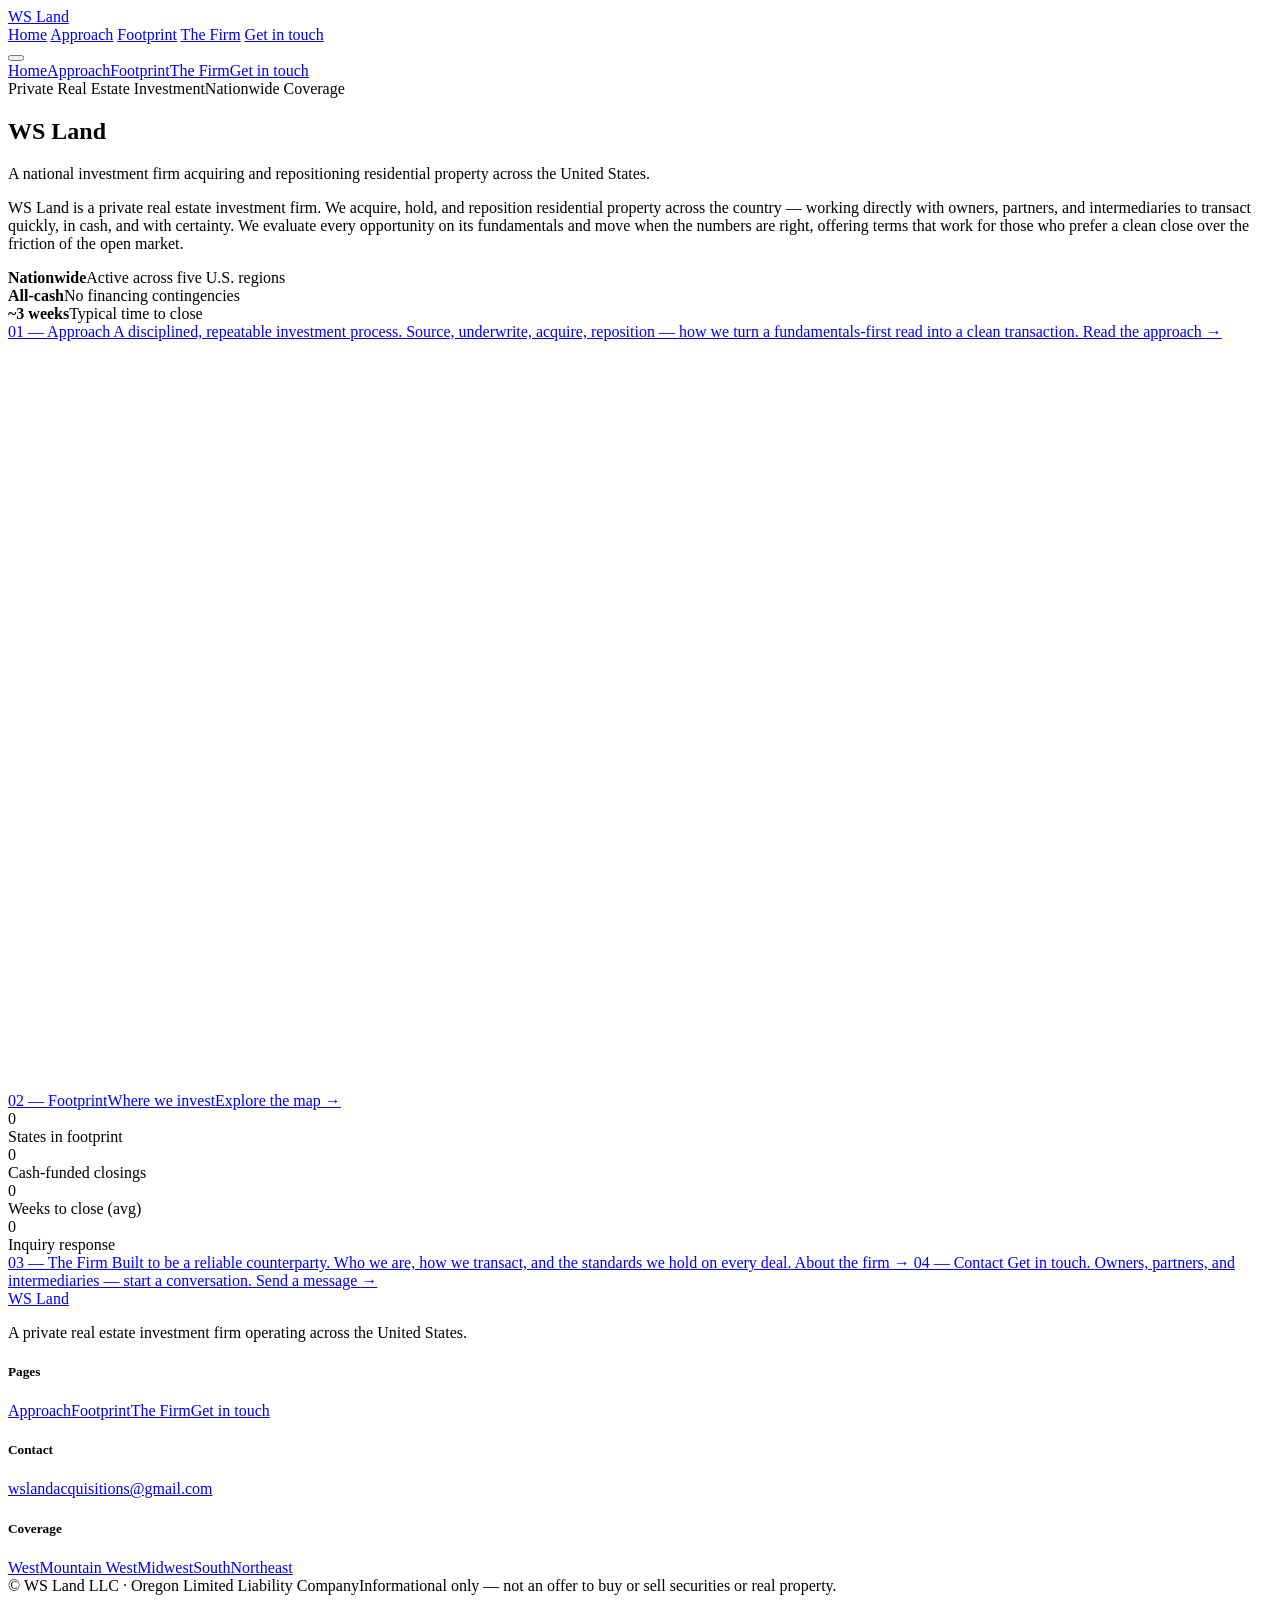
==== index.html @ 7f283e8b "Add index.html - WS Land website homepage" ====
<!DOCTYPE html><html lang="en"><head>
<meta charset="UTF-8"><meta name="viewport" content="width=device-width, initial-scale=1.0">
<title>WS Land — Real Estate Investment</title>
<meta name="description" content="WS Land LLC is a private real estate investment firm operating across the United States.">
<link rel="preconnect" href="https://fonts.googleapis.com"><link rel="preconnect" href="https://fonts.gstatic.com" crossorigin>
<link href="https://fonts.googleapis.com/css2?family=Archivo:wght@400;500;600;700&family=Fraunces:opsz,wght@9..144,400;9..144,500;9..144,600;9..144,700&family=Newsreader:ital,opsz,wght@0,6..72,400;0,6..72,500;1,6..72,400;1,6..72,500&display=swap" rel="stylesheet">
<link rel="stylesheet" href="assets/style.css">
</head><body>
<header class="nav"><div class="wrap nav-inner">
<a href="index.html" class="brand"><span class="mk"></span>WS Land</a>
<nav class="nav-links">
<a href="index.html" class="active">Home</a>
<a href="approach.html">Approach</a>
<a href="footprint.html">Footprint</a>
<a href="firm.html">The Firm</a>
<a href="contact.html" class="nav-cta">Get in touch</a>
</nav>
<button class="burger" id="burger" aria-label="Menu"><span></span><span></span><span></span></button>
</div></header>
<div class="mobile-menu" id="mobileMenu">
<a href="index.html">Home</a><a href="approach.html">Approach</a><a href="footprint.html">Footprint</a><a href="firm.html">The Firm</a><a href="contact.html">Get in touch</a>
</div>

<section class="masthead wrap">
  <div class="mast-meta"><span class="accent">Private Real Estate Investment</span><span>Nationwide Coverage</span></div>
  <h1>WS Land</h1>
  <div class="rule-double"></div>
  <p class="mast-sub">A national investment firm acquiring and repositioning residential property across the United States.</p>
</section>

<section class="lede wrap"><div class="lede-grid">
  <p class="dropcap reveal">WS Land is a private real estate investment firm. We acquire, hold, and reposition residential property across the country &mdash; working directly with owners, partners, and intermediaries to transact quickly, in cash, and with certainty. We evaluate every opportunity on its fundamentals and move when the numbers are right, offering terms that work for those who prefer a clean close over the friction of the open market.</p>
  <div class="lede-aside reveal">
    <div class="row"><b>Nationwide</b>Active across five U.S. regions</div>
    <div class="row"><b>All-cash</b>No financing contingencies</div>
    <div class="row"><b>~3 weeks</b>Typical time to close</div>
  </div>
</div></section>

<section class="wrap"><div class="bento">
  <a href="approach.html" class="tile tile--lg reveal">
    <span class="t-num">01 &mdash; Approach</span>
    <span class="t-title">A disciplined, repeatable investment process.</span>
    <span class="t-desc">Source, underwrite, acquire, reposition &mdash; how we turn a fundamentals-first read into a clean transaction.</span>
    <span class="t-go">Read the approach <span class="arw">&rarr;</span></span>
  </a>
  <a href="footprint.html" class="tile tile-map reveal">
    <svg id="mapTeaser" viewBox="0 0 880 520" preserveAspectRatio="xMidYMid meet" aria-hidden="true"></svg>
    <span class="map-label"><span class="t-num">02 &mdash; Footprint</span><span class="t-title">Where we invest</span><span class="t-go">Explore the map <span class="arw">&rarr;</span></span></span>
  </a>
  <div class="tile tile--dark tile-stat tile--wide reveal">
    <div><div class="dv" data-count="50">0</div><div class="sl">States in footprint</div></div>
    <div><div class="dv" data-count="100" data-suffix="%">0</div><div class="sl">Cash-funded closings</div></div>
    <div><div class="dv" data-count="3">0</div><div class="sl">Weeks to close (avg)</div></div>
    <div><div class="dv" data-count="72" data-suffix="h">0</div><div class="sl">Inquiry response</div></div>
  </div>
  <a href="firm.html" class="tile tile--wide reveal">
    <span class="t-num">03 &mdash; The Firm</span>
    <span class="t-title">Built to be a reliable counterparty.</span>
    <span class="t-desc">Who we are, how we transact, and the standards we hold on every deal.</span>
    <span class="t-go">About the firm <span class="arw">&rarr;</span></span>
  </a>
  <a href="contact.html" class="tile tile--accent tile--wide reveal">
    <span class="t-num">04 &mdash; Contact</span>
    <span class="t-title">Get in touch.</span>
    <span class="t-desc">Owners, partners, and intermediaries &mdash; start a conversation.</span>
    <span class="t-go">Send a message <span class="arw">&rarr;</span></span>
  </a>
</div></section>

<footer><div class="wrap">
<div class="foot-top">
<div class="foot-brand"><a href="index.html" class="brand"><span class="mk"></span>WS Land</a><p>A private real estate investment firm operating across the United States.</p></div>
<div class="foot-cols">
<div class="foot-col"><h5>Pages</h5><a href="approach.html">Approach</a><a href="footprint.html">Footprint</a><a href="firm.html">The Firm</a><a href="contact.html">Get in touch</a></div>
<div class="foot-col"><h5>Contact</h5><a href="mailto:wslandacquisitions@gmail.com">wslandacquisitions@gmail.com</a></div>
<div class="foot-col"><h5>Coverage</h5><a href="footprint.html">West</a><a href="footprint.html">Mountain West</a><a href="footprint.html">Midwest</a><a href="footprint.html">South</a><a href="footprint.html">Northeast</a></div>
</div></div>
<div class="foot-bottom"><span>&copy; <span id="yr"></span> WS Land LLC &middot; Oregon Limited Liability Company</span><span>Informational only &mdash; not an offer to buy or sell securities or real property.</span></div>
</div></footer>
<script src="assets/app.js"></script>
</body></html>
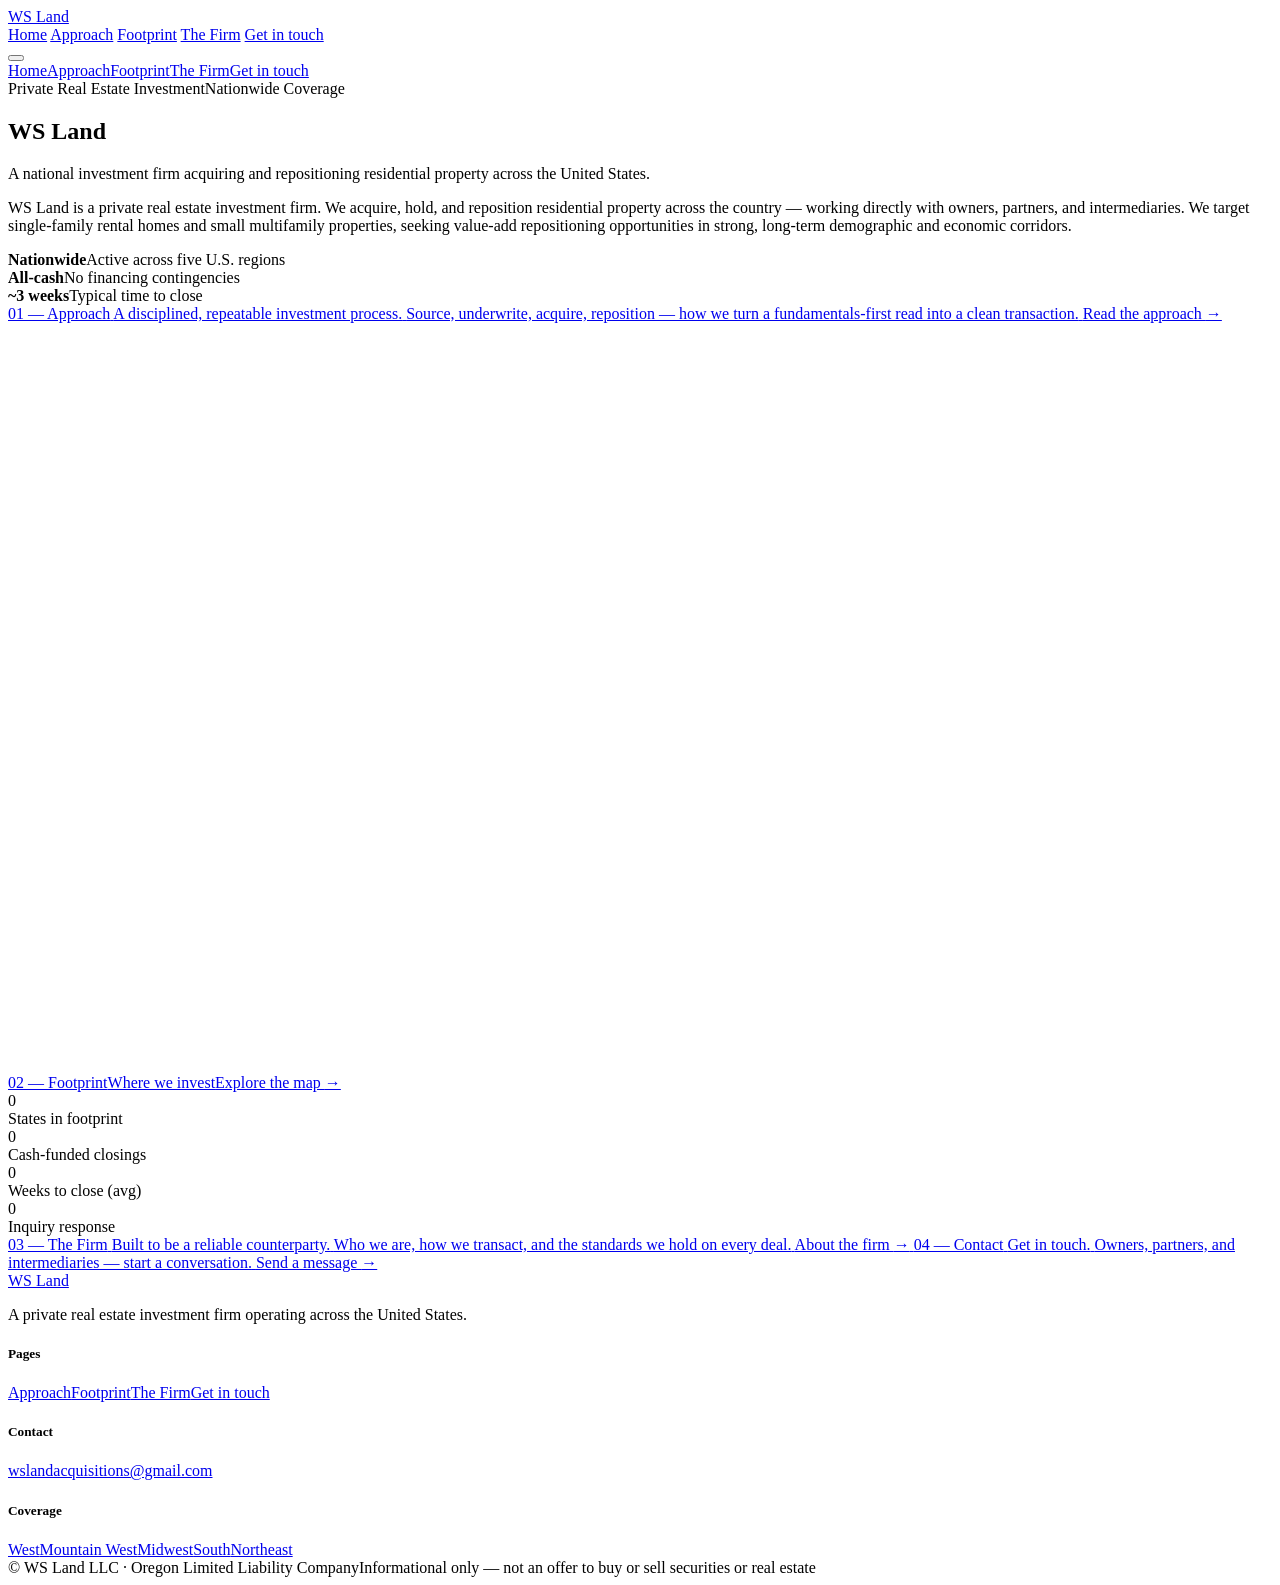
==== commit be1bc54d: "Fix asset paths for GitHub Pages - add base path to CSS and JS" ====
--- a/index.html
+++ b/index.html
@@ -3,22 +3,22 @@
 <title>WS Land — Real Estate Investment</title>
 <meta name="description" content="WS Land LLC is a private real estate investment firm operating across the United States.">
 <link rel="preconnect" href="https://fonts.googleapis.com"><link rel="preconnect" href="https://fonts.gstatic.com" crossorigin>
-<link href="https://fonts.googleapis.com/css2?family=Archivo:wght@400;500;600;700&family=Fraunces:opsz,wght@9..144,400;9..144,500;9..144,600;9..144,700&family=Newsreader:ital,opsz,wght@0,6..72,400;0,6..72,500;1,6..72,400;1,6..72,500&display=swap" rel="stylesheet">
-<link rel="stylesheet" href="assets/style.css">
+<link href="https://fonts.googleapis.com/css2?family=Archivo:wght@400;500;600;700&family=Fraunces:opsz,wght@9..144,400;9..144,500;9..144,600;9..144,700&family=Newsreader:ital,opsz,wght@0,6..72,400;0,6..72,500;0,6..72,600;0,6..72,700&display=swap" rel="stylesheet">
+<link rel="stylesheet" href="/WSLand/assets/style.css">
 </head><body>
 <header class="nav"><div class="wrap nav-inner">
-<a href="index.html" class="brand"><span class="mk"></span>WS Land</a>
+<a href="/WSLand/index.html" class="brand"><span class="mk"></span>WS Land</a>
 <nav class="nav-links">
-<a href="index.html" class="active">Home</a>
-<a href="approach.html">Approach</a>
-<a href="footprint.html">Footprint</a>
-<a href="firm.html">The Firm</a>
-<a href="contact.html" class="nav-cta">Get in touch</a>
+<a href="/WSLand/index.html" class="active">Home</a>
+<a href="/WSLand/approach.html">Approach</a>
+<a href="/WSLand/footprint.html">Footprint</a>
+<a href="/WSLand/firm.html">The Firm</a>
+<a href="/WSLand/contact.html" class="nav-cta">Get in touch</a>
 </nav>
 <button class="burger" id="burger" aria-label="Menu"><span></span><span></span><span></span></button>
 </div></header>
 <div class="mobile-menu" id="mobileMenu">
-<a href="index.html">Home</a><a href="approach.html">Approach</a><a href="footprint.html">Footprint</a><a href="firm.html">The Firm</a><a href="contact.html">Get in touch</a>
+<a href="/WSLand/index.html">Home</a><a href="/WSLand/approach.html">Approach</a><a href="/WSLand/footprint.html">Footprint</a><a href="/WSLand/firm.html">The Firm</a><a href="/WSLand/contact.html">Get in touch</a>
 </div>
 
 <section class="masthead wrap">
@@ -29,7 +29,7 @@
 </section>
 
 <section class="lede wrap"><div class="lede-grid">
-  <p class="dropcap reveal">WS Land is a private real estate investment firm. We acquire, hold, and reposition residential property across the country &mdash; working directly with owners, partners, and intermediaries to transact quickly, in cash, and with certainty. We evaluate every opportunity on its fundamentals and move when the numbers are right, offering terms that work for those who prefer a clean close over the friction of the open market.</p>
+  <p class="dropcap reveal">WS Land is a private real estate investment firm. We acquire, hold, and reposition residential property across the country — working directly with owners, partners, and intermediaries. We target single-family rental homes and small multifamily properties, seeking value-add repositioning opportunities in strong, long-term demographic and economic corridors.</p>
   <div class="lede-aside reveal">
     <div class="row"><b>Nationwide</b>Active across five U.S. regions</div>
     <div class="row"><b>All-cash</b>No financing contingencies</div>
@@ -38,15 +38,15 @@
 </div></section>
 
 <section class="wrap"><div class="bento">
-  <a href="approach.html" class="tile tile--lg reveal">
-    <span class="t-num">01 &mdash; Approach</span>
+  <a href="/WSLand/approach.html" class="tile tile--lg reveal">
+    <span class="t-num">01 — Approach</span>
     <span class="t-title">A disciplined, repeatable investment process.</span>
-    <span class="t-desc">Source, underwrite, acquire, reposition &mdash; how we turn a fundamentals-first read into a clean transaction.</span>
-    <span class="t-go">Read the approach <span class="arw">&rarr;</span></span>
+    <span class="t-desc">Source, underwrite, acquire, reposition — how we turn a fundamentals-first read into a clean transaction.</span>
+    <span class="t-go">Read the approach <span class="arw">→</span></span>
   </a>
-  <a href="footprint.html" class="tile tile-map reveal">
+  <a href="/WSLand/footprint.html" class="tile tile-map reveal">
     <svg id="mapTeaser" viewBox="0 0 880 520" preserveAspectRatio="xMidYMid meet" aria-hidden="true"></svg>
-    <span class="map-label"><span class="t-num">02 &mdash; Footprint</span><span class="t-title">Where we invest</span><span class="t-go">Explore the map <span class="arw">&rarr;</span></span></span>
+    <span class="map-label"><span class="t-num">02 — Footprint</span><span class="t-title">Where we invest</span><span class="t-go">Explore the map <span class="arw">→</span></span></span>
   </a>
   <div class="tile tile--dark tile-stat tile--wide reveal">
     <div><div class="dv" data-count="50">0</div><div class="sl">States in footprint</div></div>
@@ -54,29 +54,29 @@
     <div><div class="dv" data-count="3">0</div><div class="sl">Weeks to close (avg)</div></div>
     <div><div class="dv" data-count="72" data-suffix="h">0</div><div class="sl">Inquiry response</div></div>
   </div>
-  <a href="firm.html" class="tile tile--wide reveal">
-    <span class="t-num">03 &mdash; The Firm</span>
+  <a href="/WSLand/firm.html" class="tile tile--wide reveal">
+    <span class="t-num">03 — The Firm</span>
     <span class="t-title">Built to be a reliable counterparty.</span>
     <span class="t-desc">Who we are, how we transact, and the standards we hold on every deal.</span>
-    <span class="t-go">About the firm <span class="arw">&rarr;</span></span>
+    <span class="t-go">About the firm <span class="arw">→</span></span>
   </a>
-  <a href="contact.html" class="tile tile--accent tile--wide reveal">
-    <span class="t-num">04 &mdash; Contact</span>
+  <a href="/WSLand/contact.html" class="tile tile--accent tile--wide reveal">
+    <span class="t-num">04 — Contact</span>
     <span class="t-title">Get in touch.</span>
-    <span class="t-desc">Owners, partners, and intermediaries &mdash; start a conversation.</span>
-    <span class="t-go">Send a message <span class="arw">&rarr;</span></span>
+    <span class="t-desc">Owners, partners, and intermediaries — start a conversation.</span>
+    <span class="t-go">Send a message <span class="arw">→</span></span>
   </a>
 </div></section>
 
 <footer><div class="wrap">
 <div class="foot-top">
-<div class="foot-brand"><a href="index.html" class="brand"><span class="mk"></span>WS Land</a><p>A private real estate investment firm operating across the United States.</p></div>
+<div class="foot-brand"><a href="/WSLand/index.html" class="brand"><span class="mk"></span>WS Land</a><p>A private real estate investment firm operating across the United States.</p></div>
 <div class="foot-cols">
-<div class="foot-col"><h5>Pages</h5><a href="approach.html">Approach</a><a href="footprint.html">Footprint</a><a href="firm.html">The Firm</a><a href="contact.html">Get in touch</a></div>
+<div class="foot-col"><h5>Pages</h5><a href="/WSLand/approach.html">Approach</a><a href="/WSLand/footprint.html">Footprint</a><a href="/WSLand/firm.html">The Firm</a><a href="/WSLand/contact.html">Get in touch</a></div>
 <div class="foot-col"><h5>Contact</h5><a href="mailto:wslandacquisitions@gmail.com">wslandacquisitions@gmail.com</a></div>
-<div class="foot-col"><h5>Coverage</h5><a href="footprint.html">West</a><a href="footprint.html">Mountain West</a><a href="footprint.html">Midwest</a><a href="footprint.html">South</a><a href="footprint.html">Northeast</a></div>
+<div class="foot-col"><h5>Coverage</h5><a href="/WSLand/footprint.html">West</a><a href="/WSLand/footprint.html">Mountain West</a><a href="/WSLand/footprint.html">Midwest</a><a href="/WSLand/footprint.html">South</a><a href="/WSLand/footprint.html">Northeast</a></div>
 </div></div>
-<div class="foot-bottom"><span>&copy; <span id="yr"></span> WS Land LLC &middot; Oregon Limited Liability Company</span><span>Informational only &mdash; not an offer to buy or sell securities or real property.</span></div>
-</div></footer>
-<script src="assets/app.js"></script>
-</body></html>+<div class="foot-bottom"><span>© <span id="yr"></span> WS Land LLC · Oregon Limited Liability Company</span><span>Informational only — not an offer to buy or sell securities or real estate</span></div>
+</footer>
+<script src="/WSLand/assets/app.js"></script>
+</body></html>
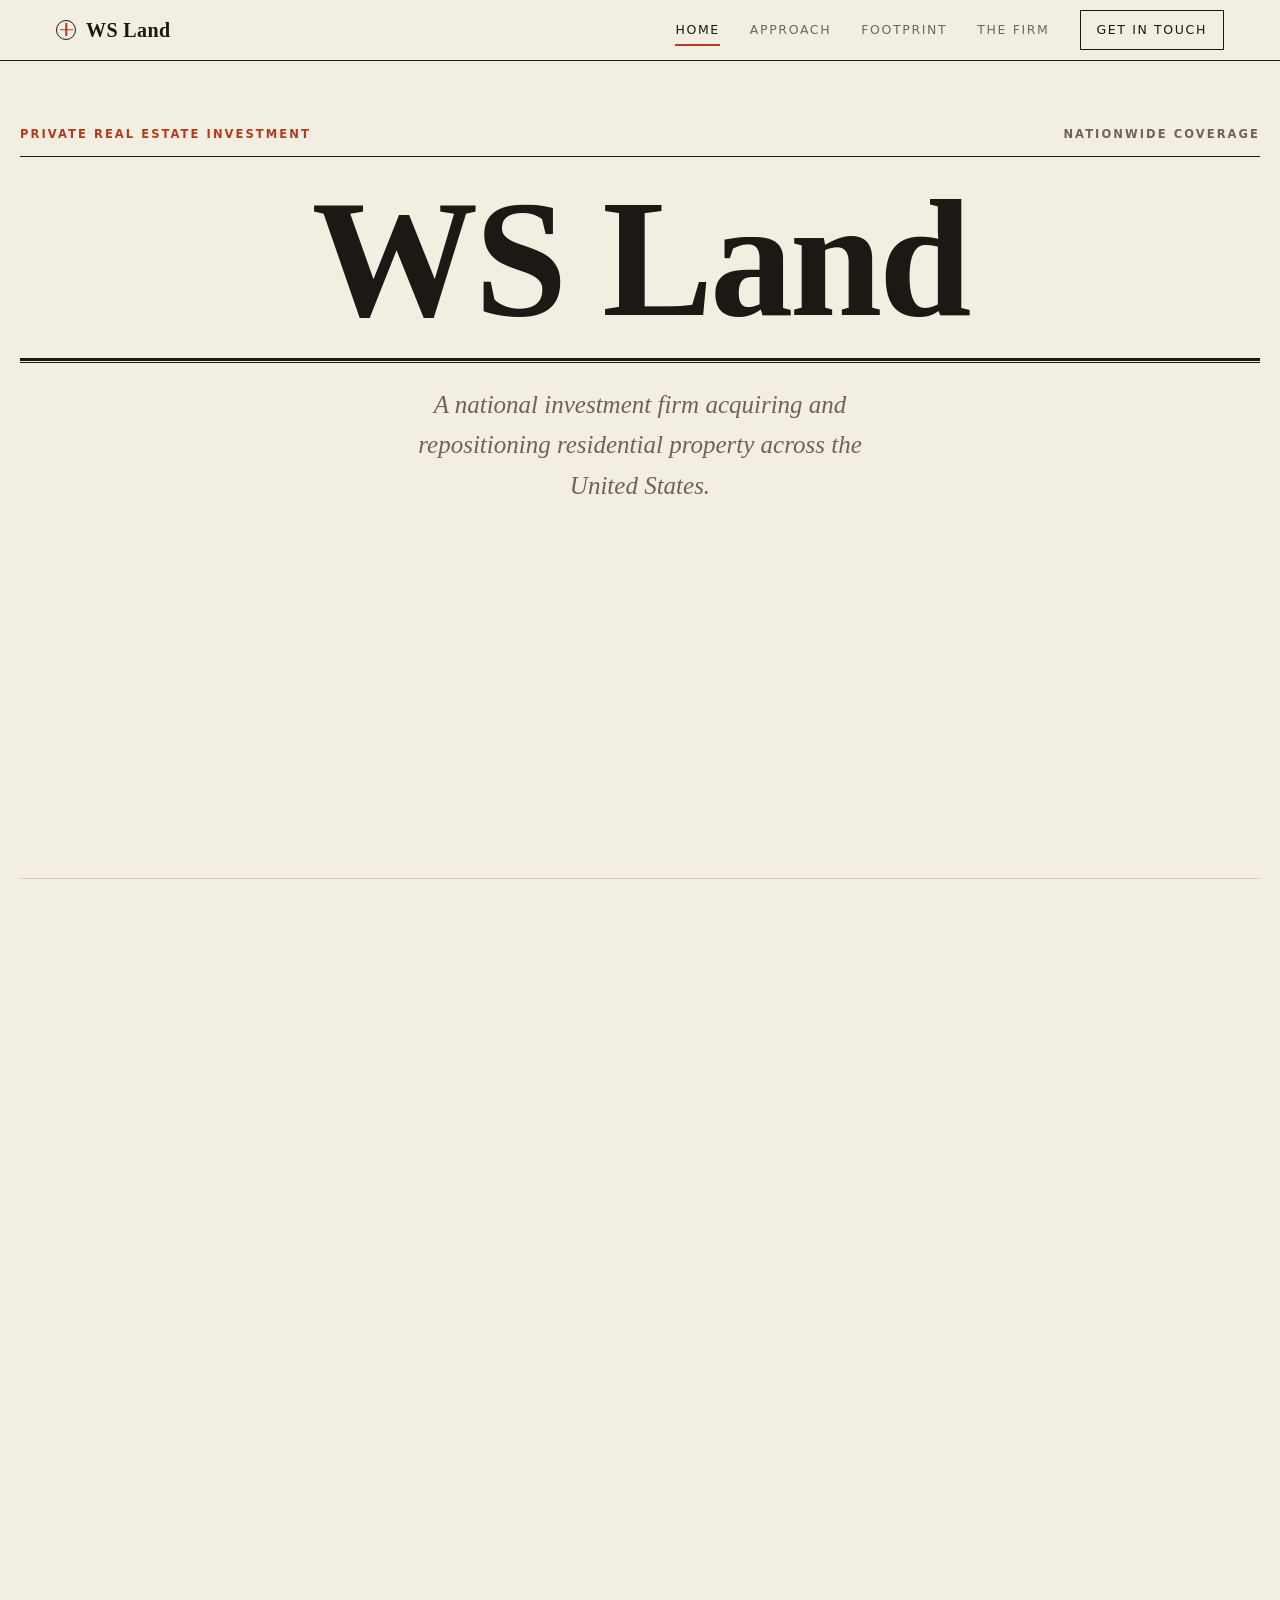
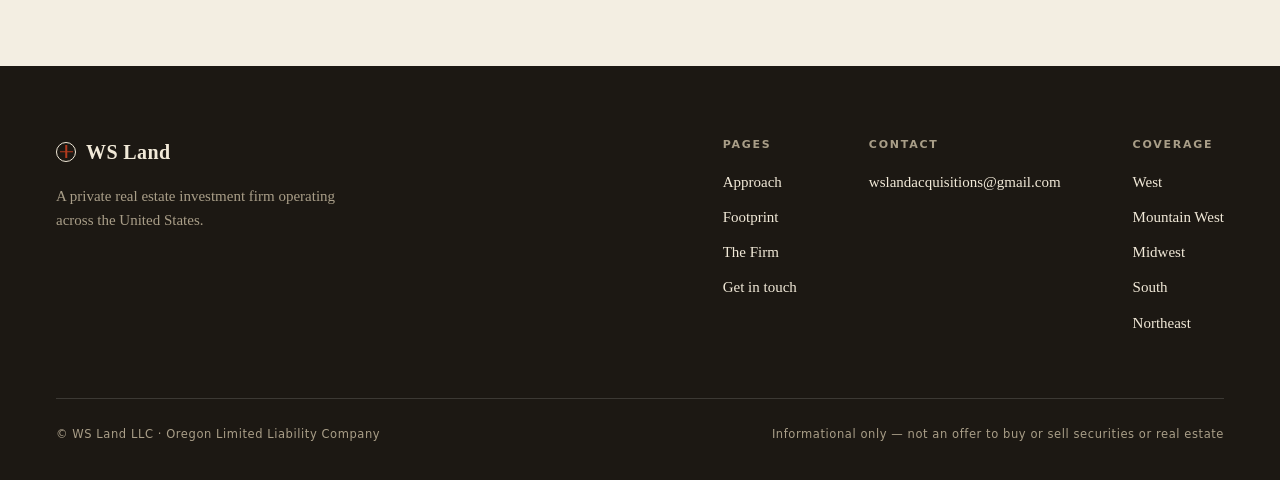
==== commit 51fd30fd: "Use relative paths for assets instead of absolute paths for GitHub Pages" ====
--- a/index.html
+++ b/index.html
@@ -4,21 +4,21 @@
 <meta name="description" content="WS Land LLC is a private real estate investment firm operating across the United States.">
 <link rel="preconnect" href="https://fonts.googleapis.com"><link rel="preconnect" href="https://fonts.gstatic.com" crossorigin>
 <link href="https://fonts.googleapis.com/css2?family=Archivo:wght@400;500;600;700&family=Fraunces:opsz,wght@9..144,400;9..144,500;9..144,600;9..144,700&family=Newsreader:ital,opsz,wght@0,6..72,400;0,6..72,500;0,6..72,600;0,6..72,700&display=swap" rel="stylesheet">
-<link rel="stylesheet" href="/WSLand/assets/style.css">
+<link rel="stylesheet" href="assets/style.css">
 </head><body>
 <header class="nav"><div class="wrap nav-inner">
-<a href="/WSLand/index.html" class="brand"><span class="mk"></span>WS Land</a>
+<a href="index.html" class="brand"><span class="mk"></span>WS Land</a>
 <nav class="nav-links">
-<a href="/WSLand/index.html" class="active">Home</a>
-<a href="/WSLand/approach.html">Approach</a>
-<a href="/WSLand/footprint.html">Footprint</a>
-<a href="/WSLand/firm.html">The Firm</a>
-<a href="/WSLand/contact.html" class="nav-cta">Get in touch</a>
+<a href="index.html" class="active">Home</a>
+<a href="approach.html">Approach</a>
+<a href="footprint.html">Footprint</a>
+<a href="firm.html">The Firm</a>
+<a href="contact.html" class="nav-cta">Get in touch</a>
 </nav>
 <button class="burger" id="burger" aria-label="Menu"><span></span><span></span><span></span></button>
 </div></header>
 <div class="mobile-menu" id="mobileMenu">
-<a href="/WSLand/index.html">Home</a><a href="/WSLand/approach.html">Approach</a><a href="/WSLand/footprint.html">Footprint</a><a href="/WSLand/firm.html">The Firm</a><a href="/WSLand/contact.html">Get in touch</a>
+<a href="index.html">Home</a><a href="approach.html">Approach</a><a href="footprint.html">Footprint</a><a href="firm.html">The Firm</a><a href="contact.html">Get in touch</a>
 </div>
 
 <section class="masthead wrap">
@@ -38,13 +38,13 @@
 </div></section>
 
 <section class="wrap"><div class="bento">
-  <a href="/WSLand/approach.html" class="tile tile--lg reveal">
+  <a href="approach.html" class="tile tile--lg reveal">
     <span class="t-num">01 — Approach</span>
     <span class="t-title">A disciplined, repeatable investment process.</span>
     <span class="t-desc">Source, underwrite, acquire, reposition — how we turn a fundamentals-first read into a clean transaction.</span>
     <span class="t-go">Read the approach <span class="arw">→</span></span>
   </a>
-  <a href="/WSLand/footprint.html" class="tile tile-map reveal">
+  <a href="footprint.html" class="tile tile-map reveal">
     <svg id="mapTeaser" viewBox="0 0 880 520" preserveAspectRatio="xMidYMid meet" aria-hidden="true"></svg>
     <span class="map-label"><span class="t-num">02 — Footprint</span><span class="t-title">Where we invest</span><span class="t-go">Explore the map <span class="arw">→</span></span></span>
   </a>
@@ -54,13 +54,13 @@
     <div><div class="dv" data-count="3">0</div><div class="sl">Weeks to close (avg)</div></div>
     <div><div class="dv" data-count="72" data-suffix="h">0</div><div class="sl">Inquiry response</div></div>
   </div>
-  <a href="/WSLand/firm.html" class="tile tile--wide reveal">
+  <a href="firm.html" class="tile tile--wide reveal">
     <span class="t-num">03 — The Firm</span>
     <span class="t-title">Built to be a reliable counterparty.</span>
     <span class="t-desc">Who we are, how we transact, and the standards we hold on every deal.</span>
     <span class="t-go">About the firm <span class="arw">→</span></span>
   </a>
-  <a href="/WSLand/contact.html" class="tile tile--accent tile--wide reveal">
+  <a href="contact.html" class="tile tile--accent tile--wide reveal">
     <span class="t-num">04 — Contact</span>
     <span class="t-title">Get in touch.</span>
     <span class="t-desc">Owners, partners, and intermediaries — start a conversation.</span>
@@ -70,13 +70,13 @@
 
 <footer><div class="wrap">
 <div class="foot-top">
-<div class="foot-brand"><a href="/WSLand/index.html" class="brand"><span class="mk"></span>WS Land</a><p>A private real estate investment firm operating across the United States.</p></div>
+<div class="foot-brand"><a href="index.html" class="brand"><span class="mk"></span>WS Land</a><p>A private real estate investment firm operating across the United States.</p></div>
 <div class="foot-cols">
-<div class="foot-col"><h5>Pages</h5><a href="/WSLand/approach.html">Approach</a><a href="/WSLand/footprint.html">Footprint</a><a href="/WSLand/firm.html">The Firm</a><a href="/WSLand/contact.html">Get in touch</a></div>
+<div class="foot-col"><h5>Pages</h5><a href="approach.html">Approach</a><a href="footprint.html">Footprint</a><a href="firm.html">The Firm</a><a href="contact.html">Get in touch</a></div>
 <div class="foot-col"><h5>Contact</h5><a href="mailto:wslandacquisitions@gmail.com">wslandacquisitions@gmail.com</a></div>
-<div class="foot-col"><h5>Coverage</h5><a href="/WSLand/footprint.html">West</a><a href="/WSLand/footprint.html">Mountain West</a><a href="/WSLand/footprint.html">Midwest</a><a href="/WSLand/footprint.html">South</a><a href="/WSLand/footprint.html">Northeast</a></div>
+<div class="foot-col"><h5>Coverage</h5><a href="footprint.html">West</a><a href="footprint.html">Mountain West</a><a href="footprint.html">Midwest</a><a href="footprint.html">South</a><a href="footprint.html">Northeast</a></div>
 </div></div>
 <div class="foot-bottom"><span>© <span id="yr"></span> WS Land LLC · Oregon Limited Liability Company</span><span>Informational only — not an offer to buy or sell securities or real estate</span></div>
 </footer>
-<script src="/WSLand/assets/app.js"></script>
-</body></html>
+<script src="assets/app.js"></script>
+</body></html>
--- a/assets/style.css
+++ b/assets/style.css
@@ -0,0 +1,240 @@
+:root{
+  --paper:#f3eee2; --paper-2:#eae0cf; --panel:#faf6ec;
+  --ink:#1c1813; --ink-2:#0f0c09;
+  --muted:#6d6457; --muted-2:#8a8173;
+  --line:#d8cfba; --line-2:#c7bb9f;
+  --accent:#b23a1e; --accent-deep:#8c2c14; --accent-soft:#d06a47;
+  --dark:#1c1813; --dark-2:#272019;
+  --on-dark:#f1e9d8; --on-dark-mute:#a99e88; --on-dark-accent:#df6c44;
+  --maxw:1240px; --gutter:36px;
+  --serif:"Fraunces",Georgia,serif;
+  --read:"Newsreader",Georgia,serif;
+  --grot:"Archivo",system-ui,sans-serif;
+  --ease:cubic-bezier(.22,.61,.36,1);
+}
+*{box-sizing:border-box;margin:0;padding:0}
+html{scroll-behavior:smooth}
+body{background:var(--paper);color:var(--ink);font-family:var(--read);font-size:18px;line-height:1.62;-webkit-font-smoothing:antialiased;overflow-x:hidden}
+body.scrolllock{overflow:hidden}
+::selection{background:var(--accent);color:#fff}
+a{color:inherit;text-decoration:none}
+svg{display:block}
+img{max-width:100%}
+
+.wrap{max-width:var(--maxw);margin:0 auto;padding:0 var(--gutter)}
+.kicker{font-family:var(--grot);font-size:12px;font-weight:600;letter-spacing:.2em;text-transform:uppercase;color:var(--accent)}
+.kicker.mute{color:var(--muted)}
+h1,h2,h3,h4{font-family:var(--serif);font-weight:500;letter-spacing:-.01em;line-height:1.08}
+.serif{font-family:var(--serif)} .read{font-family:var(--read)} .grot{font-family:var(--grot)}
+
+/* ---- NAV ---- */
+.nav{position:sticky;top:0;z-index:60;background:var(--paper);border-bottom:1px solid var(--ink)}
+.nav-inner{display:flex;align-items:center;justify-content:space-between;height:60px}
+.brand{font-family:var(--serif);font-size:20px;font-weight:600;letter-spacing:.02em;display:flex;align-items:center;gap:10px}
+.brand .mk{width:20px;height:20px;border:1.5px solid var(--ink);border-radius:50%;position:relative;flex:none}
+.brand .mk::before,.brand .mk::after{content:"";position:absolute;background:var(--accent)}
+.brand .mk::before{left:50%;top:2.5px;bottom:2.5px;width:1.5px;transform:translateX(-50%)}
+.brand .mk::after{top:50%;left:2.5px;right:2.5px;height:1.5px;transform:translateY(-50%)}
+.nav-links{display:flex;align-items:center;gap:30px}
+.nav-links a{font-family:var(--grot);font-size:12.5px;font-weight:500;letter-spacing:.13em;text-transform:uppercase;color:var(--ink);opacity:.62;transition:opacity .2s;padding:4px 0;position:relative}
+.nav-links a:hover{opacity:1}
+.nav-links a.active{opacity:1}
+.nav-links a.active::after{content:"";position:absolute;left:0;right:0;bottom:-2px;height:2px;background:var(--accent)}
+.nav-cta{padding:9px 16px!important;border:1px solid var(--ink);opacity:1!important}
+.nav-cta:hover{background:var(--ink);color:var(--paper)}
+.burger{display:none;flex-direction:column;gap:5px;background:none;border:none;cursor:pointer;padding:8px}
+.burger span{width:22px;height:1.5px;background:var(--ink);transition:.3s}
+.burger.x span:nth-child(1){transform:translateY(6.5px) rotate(45deg)}
+.burger.x span:nth-child(2){opacity:0}
+.burger.x span:nth-child(3){transform:translateY(-6.5px) rotate(-45deg)}
+.mobile-menu{display:none}
+
+/* ---- MASTHEAD (home) ---- */
+.masthead{padding:64px 0 30px;text-align:center}
+.mast-meta{display:flex;justify-content:space-between;align-items:center;font-family:var(--grot);font-size:11.5px;font-weight:600;letter-spacing:.18em;text-transform:uppercase;color:var(--muted);border-bottom:1px solid var(--ink);padding-bottom:12px}
+.mast-meta .accent{color:var(--accent)}
+.masthead h1{font-size:clamp(56px,13vw,168px);font-weight:600;letter-spacing:-.02em;line-height:.92;margin:26px 0 22px}
+.rule-double{border-top:3px solid var(--ink);border-bottom:1px solid var(--ink);height:5px;margin:0 0 22px}
+.mast-sub{font-family:var(--read);font-style:italic;font-size:clamp(18px,2.4vw,25px);color:var(--muted);max-width:40ch;margin:0 auto}
+
+/* lede story */
+.lede{padding:40px 0 12px;border-bottom:1px solid var(--line);margin-bottom:46px}
+.lede-grid{display:grid;grid-template-columns:1.6fr 1fr;gap:54px;align-items:end}
+.lede .dropcap{font-size:21px;line-height:1.62;color:var(--ink);max-width:54ch}
+.lede .dropcap::first-letter{font-family:var(--serif);float:left;font-size:5.1em;line-height:.74;font-weight:600;color:var(--accent);padding:.04em .1em 0 0}
+.lede-aside{font-family:var(--grot);font-size:12px;letter-spacing:.12em;text-transform:uppercase;color:var(--muted);border-left:2px solid var(--accent);padding-left:18px}
+.lede-aside b{display:block;font-family:var(--serif);font-size:34px;font-weight:500;letter-spacing:-.01em;text-transform:none;color:var(--ink);margin-bottom:4px}
+.lede-aside .row{margin-bottom:18px}
+
+/* ---- BENTO ---- */
+.bento{display:grid;grid-template-columns:repeat(4,1fr);grid-auto-rows:minmax(180px,auto);gap:14px;padding-bottom:90px}
+.tile{position:relative;border:1px solid var(--ink);background:var(--panel);padding:30px;display:flex;flex-direction:column;transition:transform .35s var(--ease),background .35s var(--ease);overflow:hidden}
+a.tile:hover{transform:translateY(-4px);background:#fff}
+.tile .t-num{font-family:var(--grot);font-size:12px;font-weight:700;letter-spacing:.18em;color:var(--accent)}
+.tile .t-title{font-family:var(--serif);font-size:30px;font-weight:600;margin-top:14px;line-height:1.04}
+.tile .t-desc{font-family:var(--read);font-size:16px;color:var(--muted);margin-top:12px;max-width:34ch;line-height:1.55}
+.tile .t-go{font-family:var(--grot);font-size:12px;font-weight:600;letter-spacing:.14em;text-transform:uppercase;margin-top:auto;padding-top:22px;display:inline-flex;align-items:center;gap:8px}
+.tile .t-go .arw{transition:transform .3s var(--ease)}
+a.tile:hover .t-go .arw{transform:translateX(5px)}
+.tile--lg{grid-column:span 2;grid-row:span 2}
+.tile--wide{grid-column:span 2}
+.tile--dark{background:var(--dark);color:var(--on-dark);border-color:var(--ink)}
+.tile--dark .t-desc{color:var(--on-dark-mute)}
+a.tile--dark:hover{background:var(--dark-2)}
+.tile--accent{background:var(--accent);color:#fff;border-color:var(--accent)}
+.tile--accent .t-num,.tile--accent .t-desc{color:rgba(255,255,255,.82)}
+a.tile--accent:hover{background:var(--accent-deep)}
+.tile-stat{display:grid;grid-template-columns:1fr 1fr;gap:18px 24px;align-content:center}
+.tile-stat .dv{font-family:var(--serif);font-size:40px;font-weight:500;line-height:1;font-variant-numeric:tabular-nums}
+.tile-stat .sfx{color:var(--accent)}
+.tile-stat .sl{font-family:var(--grot);font-size:10.5px;font-weight:600;letter-spacing:.12em;text-transform:uppercase;color:var(--muted);margin-top:8px;line-height:1.3}
+.tile-map{grid-column:span 2;padding:0;border-color:var(--ink);background:var(--dark);position:relative}
+.tile-map svg{width:100%;height:100%;position:absolute;inset:0}
+.tile-map .map-label{position:absolute;left:24px;bottom:22px;z-index:2;color:var(--on-dark)}
+.tile-map .map-label .t-num{color:var(--on-dark-accent)}
+.tile-map .map-label .t-title{font-size:26px}
+.tile-map .map-label .t-go{position:static;color:var(--on-dark);padding-top:10px}
+.us-line{fill:none;stroke:var(--on-dark);stroke-opacity:.32;stroke-width:1}
+.teaser-dot{fill:var(--on-dark-accent)}
+
+/* ---- PAGE HEADER (subpages) ---- */
+.page-head{padding:78px 0 52px;border-bottom:1px solid var(--ink)}
+.page-head .kicker{display:block;margin-bottom:20px}
+.page-head h1{font-size:clamp(40px,6vw,82px);font-weight:600;max-width:15ch}
+.page-head .dek{font-family:var(--read);font-style:italic;font-size:clamp(18px,2.4vw,24px);color:var(--muted);max-width:46ch;margin-top:24px}
+
+/* ---- EDITORIAL SPREAD ---- */
+.spread{display:grid;grid-template-columns:.42fr 1fr;gap:60px;padding:72px 0 90px}
+.rail{position:sticky;top:90px;align-self:start}
+.rail .kicker{display:block;margin-bottom:14px}
+.rail h2{font-size:30px;font-weight:600;line-height:1.1}
+.rail .note{font-family:var(--read);font-size:16px;color:var(--muted);margin-top:18px;line-height:1.6;max-width:30ch}
+.body-col .dropcap{font-size:20px;line-height:1.66;max-width:62ch;margin-bottom:40px}
+.body-col .dropcap::first-letter{font-family:var(--serif);float:left;font-size:4.8em;line-height:.76;font-weight:600;color:var(--accent);padding:.04em .1em 0 0}
+
+.steps-ed{border-top:1px solid var(--ink)}
+.step-ed{display:grid;grid-template-columns:auto 1fr;gap:30px;padding:34px 0;border-bottom:1px solid var(--line);align-items:baseline}
+.step-ed .s-num{font-family:var(--serif);font-size:46px;font-weight:500;color:var(--accent);line-height:.9;font-variant-numeric:tabular-nums}
+.step-ed h3{font-size:25px;font-weight:600;margin-bottom:10px}
+.step-ed p{font-family:var(--read);font-size:17px;color:var(--muted);max-width:54ch;line-height:1.6}
+
+.pullquote{font-family:var(--serif);font-weight:500;font-size:clamp(26px,4vw,42px);line-height:1.18;letter-spacing:-.01em;max-width:18ch;margin:14px 0;border-top:3px solid var(--ink);padding-top:26px}
+.pullquote .accent{color:var(--accent)}
+
+/* firm columns */
+.columns{column-count:2;column-gap:48px;font-family:var(--read);font-size:17.5px;line-height:1.66;color:var(--ink)}
+.columns p{margin-bottom:18px;break-inside:avoid}
+.columns .dropcap::first-letter{font-family:var(--serif);float:left;font-size:4.4em;line-height:.78;font-weight:600;color:var(--accent);padding:.04em .1em 0 0}
+.standing{border-top:1px solid var(--ink);margin-top:14px}
+.standing .si{display:flex;justify-content:space-between;gap:20px;padding:16px 0;border-bottom:1px solid var(--line);font-family:var(--grot);font-size:13px;letter-spacing:.04em}
+.standing .si .k{color:var(--muted);text-transform:uppercase;font-size:11px;letter-spacing:.12em;font-weight:600}
+.standing .si .v{font-family:var(--serif);font-size:18px;color:var(--ink)}
+
+/* ---- ATLAS (footprint) ---- */
+.atlas{display:grid;grid-template-columns:.4fr 1fr;gap:48px;padding:64px 0 90px;align-items:start}
+.mkt-list{border-top:1px solid var(--ink)}
+.mkt-item{width:100%;text-align:left;background:none;border:none;border-bottom:1px solid var(--line);cursor:pointer;padding:20px 4px 20px 0;display:grid;grid-template-columns:auto 1fr auto;align-items:center;gap:16px;transition:padding-left .3s var(--ease)}
+.mkt-item:hover{padding-left:10px}
+.mkt-item.active{padding-left:14px}
+.mkt-item .mkt-idx{font-family:var(--grot);font-size:12px;font-weight:700;letter-spacing:.1em;color:var(--muted)}
+.mkt-item.active .mkt-idx{color:var(--accent)}
+.mkt-item .mkt-name{font-family:var(--serif);font-size:21px;font-weight:600;transition:color .25s}
+.mkt-item.active .mkt-name{color:var(--accent)}
+.mkt-dot{width:9px;height:9px;border:1.5px solid var(--line-2);transform:rotate(45deg);transition:.25s}
+.mkt-item.active .mkt-dot{background:var(--accent);border-color:var(--accent)}
+.map-stage{border:1px solid var(--ink);background:var(--panel);padding:22px}
+.map-stage svg{width:100%;height:auto}
+.grat{stroke:var(--ink);stroke-opacity:.07;stroke-width:1}
+.map-stage .us-line{stroke:var(--ink);stroke-opacity:.34}
+.dot{transition:fill .35s,r .35s}
+.dot.off{fill:var(--ink);fill-opacity:.22}
+.dot.on{fill:var(--accent)}
+.dot-pulse{fill:none;stroke:var(--accent);opacity:0}
+.dot-pulse.live{animation:pulse 2.6s ease-out infinite}
+@keyframes pulse{0%{r:5;opacity:.55}100%{r:22;opacity:0}}
+.map-cap{display:flex;justify-content:space-between;font-family:var(--grot);font-size:11px;letter-spacing:.14em;text-transform:uppercase;color:var(--muted);margin-top:14px;border-top:1px solid var(--line);padding-top:12px}
+.map-readout{margin-top:26px;border-top:3px solid var(--ink);padding-top:22px;max-width:60ch}
+.map-readout .ro-tag{font-family:var(--grot);font-size:11px;font-weight:600;letter-spacing:.18em;text-transform:uppercase;color:var(--accent);margin-bottom:12px}
+.map-readout h3{font-size:30px;font-weight:600;margin-bottom:12px}
+.map-readout p{font-family:var(--read);font-size:17px;color:var(--muted);line-height:1.6;margin-bottom:18px}
+.chips{display:flex;flex-wrap:wrap;gap:8px}
+.chips span{font-family:var(--grot);font-size:11px;font-weight:600;letter-spacing:.1em;padding:5px 11px;border:1px solid var(--line-2);color:var(--ink)}
+
+/* ---- CONTACT ---- */
+.contact{display:grid;grid-template-columns:.85fr 1.15fr;gap:64px;padding:64px 0 96px;align-items:start}
+.contact .lead h2{font-size:clamp(30px,4vw,48px);font-weight:600;margin-bottom:20px;line-height:1.08}
+.contact .lead p{font-family:var(--read);font-size:18px;color:var(--muted);max-width:38ch;line-height:1.6}
+.contact .email{margin-top:30px;font-family:var(--grot);font-size:15px;font-weight:600;letter-spacing:.02em}
+.contact .email a{border-bottom:2px solid var(--accent);padding-bottom:2px}
+.contact .email a:hover{color:var(--accent)}
+.form-card{border:1px solid var(--ink);background:var(--panel);padding:34px}
+.field{margin-bottom:20px}
+.field-row{display:grid;grid-template-columns:1fr 1fr;gap:20px}
+.field label{display:block;font-family:var(--grot);font-size:11px;font-weight:600;letter-spacing:.14em;text-transform:uppercase;color:var(--muted);margin-bottom:8px}
+.field input,.field select,.field textarea{width:100%;background:var(--paper);border:1px solid var(--line-2);padding:13px;color:var(--ink);font-family:var(--read);font-size:16px;transition:border-color .2s}
+.field input:focus,.field select:focus,.field textarea:focus{outline:none;border-color:var(--accent)}
+.field textarea{resize:vertical;min-height:108px}
+.field select{appearance:none;background-image:url("data:image/svg+xml,%3Csvg xmlns='http://www.w3.org/2000/svg' width='12' height='8'%3E%3Cpath d='M1 1l5 5 5-5' stroke='%236d6457' stroke-width='1.5' fill='none'/%3E%3C/svg%3E");background-repeat:no-repeat;background-position:right 14px center}
+.field.err input,.field.err select,.field.err textarea{border-color:var(--accent)}
+.field .msg{font-family:var(--grot);font-size:11.5px;color:var(--accent);margin-top:6px;display:none;letter-spacing:.04em}
+.field.err .msg{display:block}
+.form-submit{width:100%;background:var(--ink);color:var(--paper);border:none;padding:16px;font-family:var(--grot);font-size:12.5px;font-weight:600;letter-spacing:.14em;text-transform:uppercase;cursor:pointer;transition:background .3s var(--ease)}
+.form-submit:hover{background:var(--accent)}
+.form-note{font-family:var(--read);font-size:13px;color:var(--muted);margin-top:14px;line-height:1.5}
+.form-success{display:none;text-align:center;padding:54px 24px;border:1px solid var(--ink)}
+.form-success.show{display:block;animation:fade .6s var(--ease)}
+.form-success .chk{width:46px;height:46px;border-radius:50%;border:1.5px solid var(--accent);display:flex;align-items:center;justify-content:center;margin:0 auto 20px;color:var(--accent)}
+.form-success h3{font-size:25px;font-weight:600;margin-bottom:10px}
+.form-success p{font-family:var(--read);color:var(--muted)}
+
+/* ---- FOOTER ---- */
+footer{background:var(--dark);color:var(--on-dark);padding:70px 0 36px;margin-top:10px}
+.foot-top{display:flex;justify-content:space-between;gap:50px;flex-wrap:wrap;margin-bottom:52px}
+.foot-brand{max-width:32ch}
+.foot-brand .brand{color:var(--on-dark);margin-bottom:16px}
+.foot-brand .brand .mk{border-color:var(--on-dark)}
+.foot-brand p{font-family:var(--read);font-size:15px;color:var(--on-dark-mute);line-height:1.6}
+.foot-cols{display:flex;gap:72px;flex-wrap:wrap}
+.foot-col h5{font-family:var(--grot);font-size:11px;font-weight:600;letter-spacing:.16em;text-transform:uppercase;color:var(--on-dark-mute);margin-bottom:16px}
+.foot-col a{display:block;font-family:var(--read);font-size:15px;color:var(--on-dark);margin-bottom:11px;transition:color .2s}
+.foot-col a:hover{color:var(--on-dark-accent)}
+.foot-bottom{border-top:1px solid rgba(255,255,255,.14);padding-top:26px;display:flex;justify-content:space-between;flex-wrap:wrap;gap:14px;font-family:var(--grot);font-size:11.5px;letter-spacing:.05em;color:var(--on-dark-mute)}
+
+/* ---- REVEAL ---- */
+.reveal{opacity:0;transform:translateY(20px);transition:opacity .8s var(--ease),transform .8s var(--ease)}
+.reveal.in{opacity:1;transform:none}
+@keyframes fade{from{opacity:0;transform:translateY(14px)}to{opacity:1;transform:none}}
+
+/* ---- RESPONSIVE ---- */
+@media(max-width:1000px){
+  .lede-grid{grid-template-columns:1fr;gap:34px}
+  .spread{grid-template-columns:1fr;gap:34px}
+  .rail{position:static}
+  .atlas{grid-template-columns:1fr;gap:34px}
+  .contact{grid-template-columns:1fr;gap:38px}
+  .columns{column-count:1}
+}
+@media(max-width:820px){
+  .nav-links{display:none}
+  .burger{display:flex}
+  .mobile-menu{display:block;position:fixed;inset:60px 0 auto 0;background:var(--paper);border-bottom:1px solid var(--ink);padding:14px var(--gutter) 22px;transform:translateY(-130%);transition:transform .4s var(--ease);z-index:55}
+  .mobile-menu.open{transform:translateY(0)}
+  .mobile-menu a{display:block;padding:14px 0;font-family:var(--serif);font-size:21px;border-bottom:1px solid var(--line)}
+  .mobile-menu a:last-child{border-bottom:none}
+  .bento{grid-template-columns:1fr 1fr}
+  .tile--lg{grid-column:span 2;grid-row:span 1}
+  .tile--wide,.tile-map{grid-column:span 2}
+  .field-row{grid-template-columns:1fr}
+}
+@media(max-width:520px){
+  :root{--gutter:22px}
+  .bento{grid-template-columns:1fr}
+  .tile--lg,.tile--wide,.tile-map{grid-column:span 1}
+  .tile-map{min-height:280px}
+  .tile-stat{grid-template-columns:1fr 1fr}
+  .mast-meta{font-size:9.5px}
+}
+@media(prefers-reduced-motion:reduce){
+  *{animation:none!important;transition:none!important;scroll-behavior:auto!important}
+  .reveal{opacity:1;transform:none}
+}
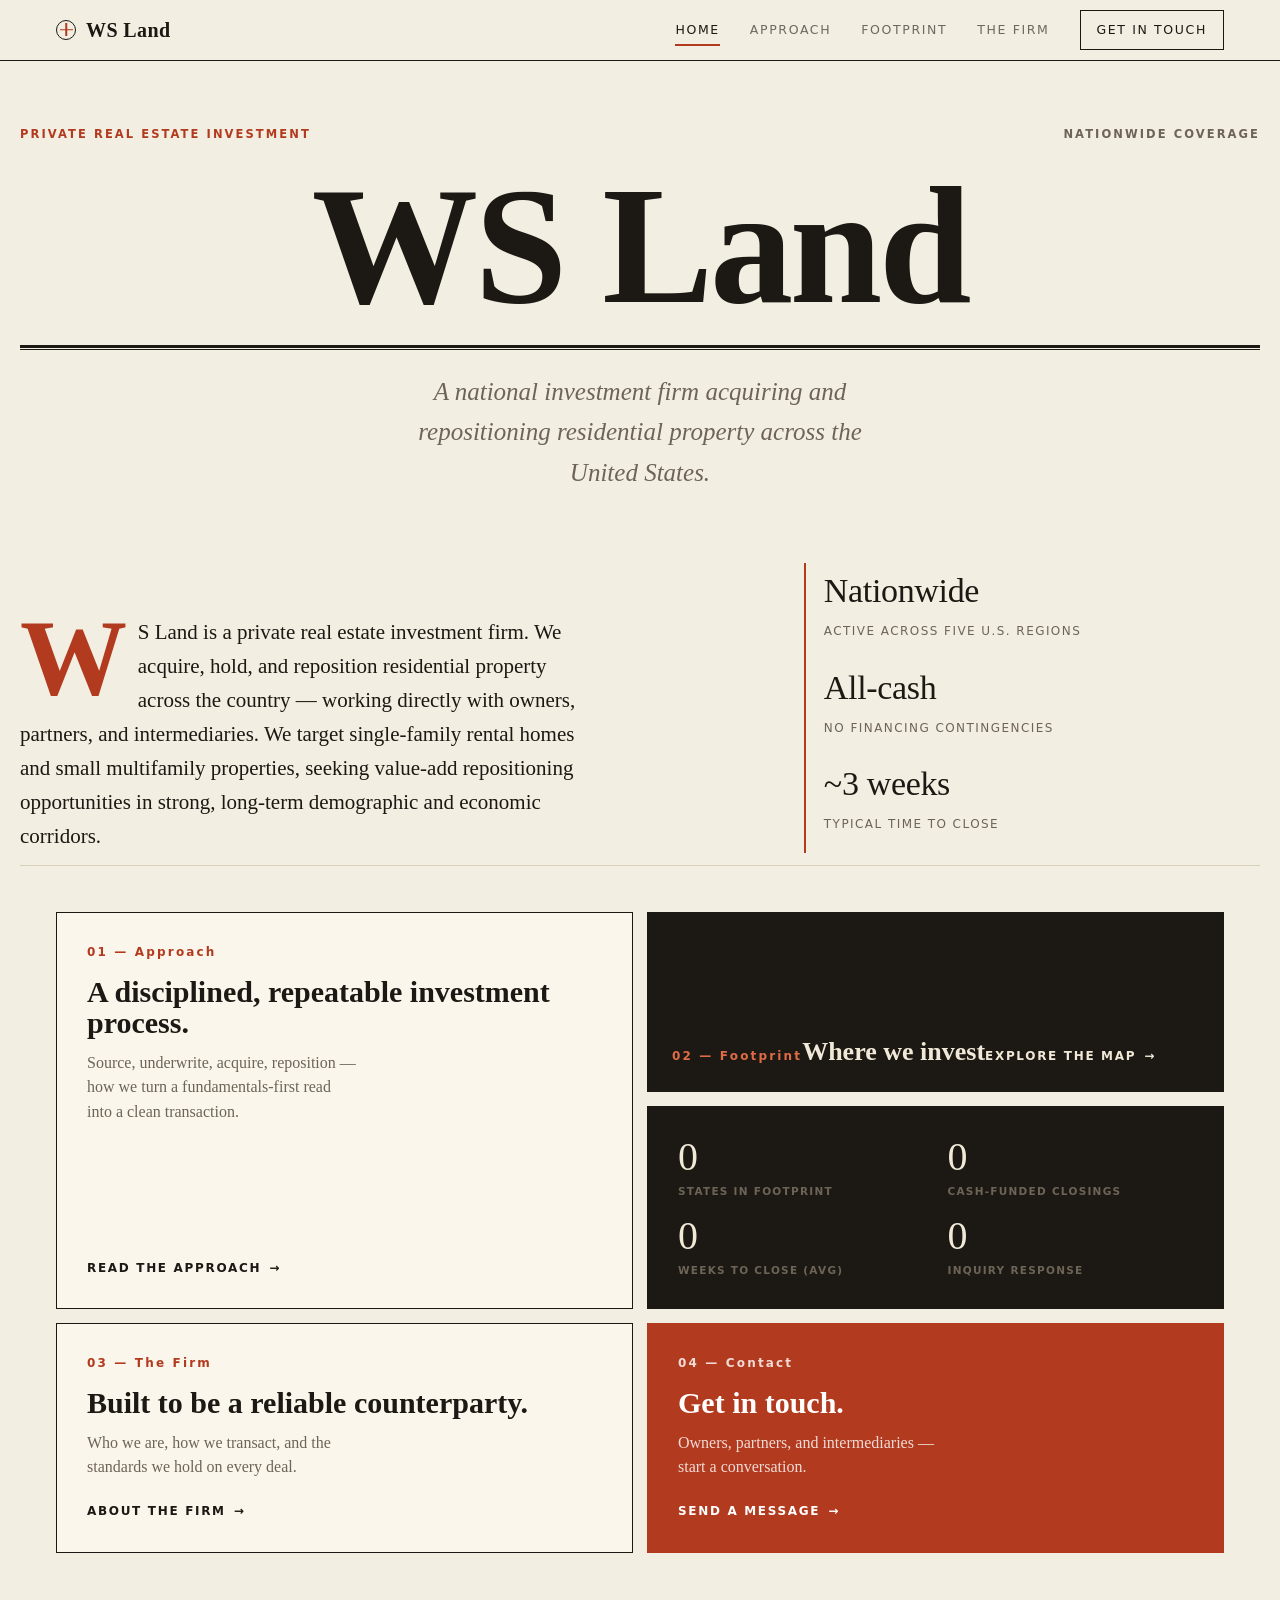
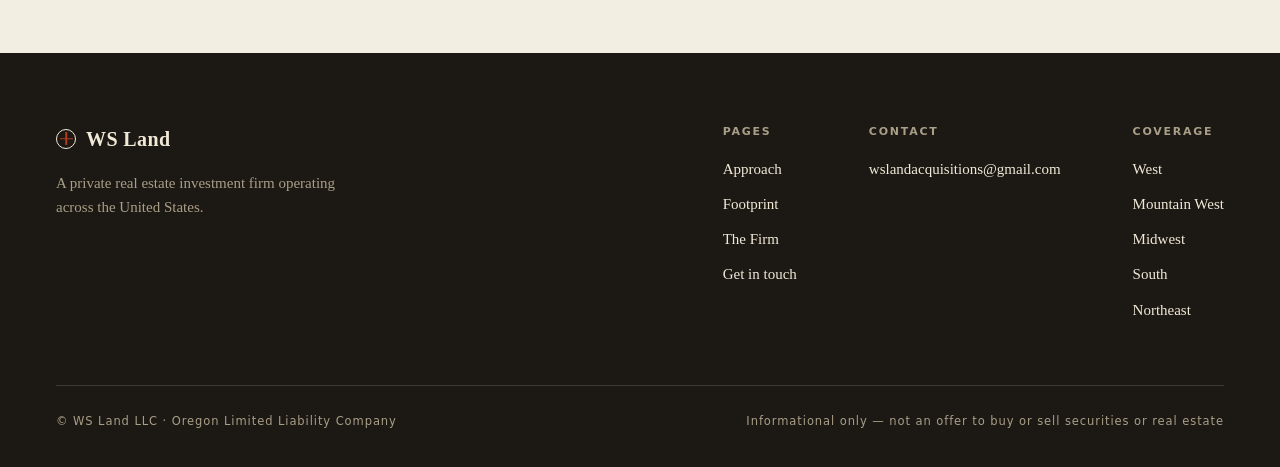
==== commit a6801019: "Restore full HTML with all content and remove reveal class truncation" ====
--- a/index.html
+++ b/index.html
@@ -29,8 +29,8 @@
 </section>
 
 <section class="lede wrap"><div class="lede-grid">
-  <p class="dropcap reveal">WS Land is a private real estate investment firm. We acquire, hold, and reposition residential property across the country — working directly with owners, partners, and intermediaries. We target single-family rental homes and small multifamily properties, seeking value-add repositioning opportunities in strong, long-term demographic and economic corridors.</p>
-  <div class="lede-aside reveal">
+  <p class="dropcap">WS Land is a private real estate investment firm. We acquire, hold, and reposition residential property across the country — working directly with owners, partners, and intermediaries. We target single-family rental homes and small multifamily properties, seeking value-add repositioning opportunities in strong, long-term demographic and economic corridors.</p>
+  <div class="lede-aside">
     <div class="row"><b>Nationwide</b>Active across five U.S. regions</div>
     <div class="row"><b>All-cash</b>No financing contingencies</div>
     <div class="row"><b>~3 weeks</b>Typical time to close</div>
@@ -38,29 +38,29 @@
 </div></section>
 
 <section class="wrap"><div class="bento">
-  <a href="approach.html" class="tile tile--lg reveal">
+  <a href="approach.html" class="tile tile--lg">
     <span class="t-num">01 — Approach</span>
     <span class="t-title">A disciplined, repeatable investment process.</span>
     <span class="t-desc">Source, underwrite, acquire, reposition — how we turn a fundamentals-first read into a clean transaction.</span>
     <span class="t-go">Read the approach <span class="arw">→</span></span>
   </a>
-  <a href="footprint.html" class="tile tile-map reveal">
+  <a href="footprint.html" class="tile tile-map">
     <svg id="mapTeaser" viewBox="0 0 880 520" preserveAspectRatio="xMidYMid meet" aria-hidden="true"></svg>
     <span class="map-label"><span class="t-num">02 — Footprint</span><span class="t-title">Where we invest</span><span class="t-go">Explore the map <span class="arw">→</span></span></span>
   </a>
-  <div class="tile tile--dark tile-stat tile--wide reveal">
+  <div class="tile tile--dark tile-stat tile--wide">
     <div><div class="dv" data-count="50">0</div><div class="sl">States in footprint</div></div>
     <div><div class="dv" data-count="100" data-suffix="%">0</div><div class="sl">Cash-funded closings</div></div>
     <div><div class="dv" data-count="3">0</div><div class="sl">Weeks to close (avg)</div></div>
     <div><div class="dv" data-count="72" data-suffix="h">0</div><div class="sl">Inquiry response</div></div>
   </div>
-  <a href="firm.html" class="tile tile--wide reveal">
+  <a href="firm.html" class="tile tile--wide">
     <span class="t-num">03 — The Firm</span>
     <span class="t-title">Built to be a reliable counterparty.</span>
     <span class="t-desc">Who we are, how we transact, and the standards we hold on every deal.</span>
     <span class="t-go">About the firm <span class="arw">→</span></span>
   </a>
-  <a href="contact.html" class="tile tile--accent tile--wide reveal">
+  <a href="contact.html" class="tile tile--accent tile--wide">
     <span class="t-num">04 — Contact</span>
     <span class="t-title">Get in touch.</span>
     <span class="t-desc">Owners, partners, and intermediaries — start a conversation.</span>
--- a/assets/style.css
+++ b/assets/style.css
@@ -51,7 +51,7 @@
 
 /* ---- MASTHEAD (home) ---- */
 .masthead{padding:64px 0 30px;text-align:center}
-.mast-meta{display:flex;justify-content:space-between;align-items:center;font-family:var(--grot);font-size:11.5px;font-weight:600;letter-spacing:.18em;text-transform:uppercase;color:var(--muted);border-bottom:1px solid var(--ink);padding-bottom:12px}
+.mast-meta{display:flex;justify-content:space-between;align-items:center;font-family:var(--grot);font-size:11.5px;font-weight:600;letter-spacing:.18em;text-transform:uppercase;color:var(--muted)}
 .mast-meta .accent{color:var(--accent)}
 .masthead h1{font-size:clamp(56px,13vw,168px);font-weight:600;letter-spacing:-.02em;line-height:.92;margin:26px 0 22px}
 .rule-double{border-top:3px solid var(--ink);border-bottom:1px solid var(--ink);height:5px;margin:0 0 22px}
@@ -118,7 +118,7 @@
 .step-ed h3{font-size:25px;font-weight:600;margin-bottom:10px}
 .step-ed p{font-family:var(--read);font-size:17px;color:var(--muted);max-width:54ch;line-height:1.6}
 
-.pullquote{font-family:var(--serif);font-weight:500;font-size:clamp(26px,4vw,42px);line-height:1.18;letter-spacing:-.01em;max-width:18ch;margin:14px 0;border-top:3px solid var(--ink);padding-top:26px}
+.pullquote{font-family:var(--serif);font-weight:500;font-size:clamp(26px,4vw,42px);line-height:1.18;letter-spacing:-.01em;max-width:18ch;margin:14px 0;border-top:3px solid var(--ink);padding-top:12px}
 .pullquote .accent{color:var(--accent)}
 
 /* firm columns */
@@ -133,7 +133,7 @@
 /* ---- ATLAS (footprint) ---- */
 .atlas{display:grid;grid-template-columns:.4fr 1fr;gap:48px;padding:64px 0 90px;align-items:start}
 .mkt-list{border-top:1px solid var(--ink)}
-.mkt-item{width:100%;text-align:left;background:none;border:none;border-bottom:1px solid var(--line);cursor:pointer;padding:20px 4px 20px 0;display:grid;grid-template-columns:auto 1fr auto;align-items:center;gap:16px;transition:padding-left .3s var(--ease)}
+.mkt-item{width:100%;text-align:left;background:none;border:none;border-bottom:1px solid var(--line);cursor:pointer;padding:20px 4px 20px 0;display:grid;grid-template-columns:auto 1fr auto;align-items:center}
 .mkt-item:hover{padding-left:10px}
 .mkt-item.active{padding-left:14px}
 .mkt-item .mkt-idx{font-family:var(--grot);font-size:12px;font-weight:700;letter-spacing:.1em;color:var(--muted)}
@@ -152,7 +152,7 @@
 .dot-pulse{fill:none;stroke:var(--accent);opacity:0}
 .dot-pulse.live{animation:pulse 2.6s ease-out infinite}
 @keyframes pulse{0%{r:5;opacity:.55}100%{r:22;opacity:0}}
-.map-cap{display:flex;justify-content:space-between;font-family:var(--grot);font-size:11px;letter-spacing:.14em;text-transform:uppercase;color:var(--muted);margin-top:14px;border-top:1px solid var(--line);padding-top:12px}
+.map-cap{display:flex;justify-content:space-between;font-family:var(--grot);font-size:11px;letter-spacing:.14em;text-transform:uppercase;color:var(--muted);margin-top:14px;border-top:1px solid var(--line)}
 .map-readout{margin-top:26px;border-top:3px solid var(--ink);padding-top:22px;max-width:60ch}
 .map-readout .ro-tag{font-family:var(--grot);font-size:11px;font-weight:600;letter-spacing:.18em;text-transform:uppercase;color:var(--accent);margin-bottom:12px}
 .map-readout h3{font-size:30px;font-weight:600;margin-bottom:12px}
@@ -171,14 +171,14 @@
 .field{margin-bottom:20px}
 .field-row{display:grid;grid-template-columns:1fr 1fr;gap:20px}
 .field label{display:block;font-family:var(--grot);font-size:11px;font-weight:600;letter-spacing:.14em;text-transform:uppercase;color:var(--muted);margin-bottom:8px}
-.field input,.field select,.field textarea{width:100%;background:var(--paper);border:1px solid var(--line-2);padding:13px;color:var(--ink);font-family:var(--read);font-size:16px;transition:border-color .2s}
+.field input,.field select,.field textarea{width:100%;background:var(--paper);border:1px solid var(--line-2);padding:13px;color:var(--ink);font-family:var(--read);font-size:16px;transition:border .2s}
 .field input:focus,.field select:focus,.field textarea:focus{outline:none;border-color:var(--accent)}
 .field textarea{resize:vertical;min-height:108px}
-.field select{appearance:none;background-image:url("data:image/svg+xml,%3Csvg xmlns='http://www.w3.org/2000/svg' width='12' height='8'%3E%3Cpath d='M1 1l5 5 5-5' stroke='%236d6457' stroke-width='1.5' fill='none'/%3E%3C/svg%3E");background-repeat:no-repeat;background-position:right 14px center}
+.field select{appearance:none;background-image:url("data:image/svg+xml,%3Csvg xmlns='http://www.w3.org/2000/svg' width='12' height='8'%3E%3Cpath d='M1 1l5 5 5-5' stroke='%236d6457' stroke-width='1.5' fill='none' stroke-linecap='round'/%3E%3C/svg%3E");background-repeat:no-repeat;background-position:right 10px center;padding-right:28px}
 .field.err input,.field.err select,.field.err textarea{border-color:var(--accent)}
 .field .msg{font-family:var(--grot);font-size:11.5px;color:var(--accent);margin-top:6px;display:none;letter-spacing:.04em}
 .field.err .msg{display:block}
-.form-submit{width:100%;background:var(--ink);color:var(--paper);border:none;padding:16px;font-family:var(--grot);font-size:12.5px;font-weight:600;letter-spacing:.14em;text-transform:uppercase;cursor:pointer;transition:background .3s var(--ease)}
+.form-submit{width:100%;background:var(--ink);color:var(--paper);border:none;padding:16px;font-family:var(--grot);font-size:12.5px;font-weight:600;letter-spacing:.14em;text-transform:uppercase;cursor:pointer;transition:background .2s}
 .form-submit:hover{background:var(--accent)}
 .form-note{font-family:var(--read);font-size:13px;color:var(--muted);margin-top:14px;line-height:1.5}
 .form-success{display:none;text-align:center;padding:54px 24px;border:1px solid var(--ink)}
@@ -198,10 +198,10 @@
 .foot-col h5{font-family:var(--grot);font-size:11px;font-weight:600;letter-spacing:.16em;text-transform:uppercase;color:var(--on-dark-mute);margin-bottom:16px}
 .foot-col a{display:block;font-family:var(--read);font-size:15px;color:var(--on-dark);margin-bottom:11px;transition:color .2s}
 .foot-col a:hover{color:var(--on-dark-accent)}
-.foot-bottom{border-top:1px solid rgba(255,255,255,.14);padding-top:26px;display:flex;justify-content:space-between;flex-wrap:wrap;gap:14px;font-family:var(--grot);font-size:11.5px;letter-spacing:.05em;color:var(--on-dark-mute)}
+.foot-bottom{border-top:1px solid rgba(255,255,255,.14);padding-top:26px;display:flex;justify-content:space-between;flex-wrap:wrap;gap:14px;font-family:var(--grot);font-size:11.5px;letter-spacing:.08em;color:var(--on-dark-mute)}
 
 /* ---- REVEAL ---- */
-.reveal{opacity:0;transform:translateY(20px);transition:opacity .8s var(--ease),transform .8s var(--ease)}
+.reveal{opacity:1;transform:none}
 .reveal.in{opacity:1;transform:none}
 @keyframes fade{from{opacity:0;transform:translateY(14px)}to{opacity:1;transform:none}}
 
@@ -217,7 +217,7 @@
 @media(max-width:820px){
   .nav-links{display:none}
   .burger{display:flex}
-  .mobile-menu{display:block;position:fixed;inset:60px 0 auto 0;background:var(--paper);border-bottom:1px solid var(--ink);padding:14px var(--gutter) 22px;transform:translateY(-130%);transition:transform .4s var(--ease);z-index:55}
+  .mobile-menu{display:block;position:fixed;inset:60px 0 auto 0;background:var(--paper);border-bottom:1px solid var(--ink);padding:14px var(--gutter) 22px;transform:translateY(-130%);transition:transform .3s var(--ease)}
   .mobile-menu.open{transform:translateY(0)}
   .mobile-menu a{display:block;padding:14px 0;font-family:var(--serif);font-size:21px;border-bottom:1px solid var(--line)}
   .mobile-menu a:last-child{border-bottom:none}
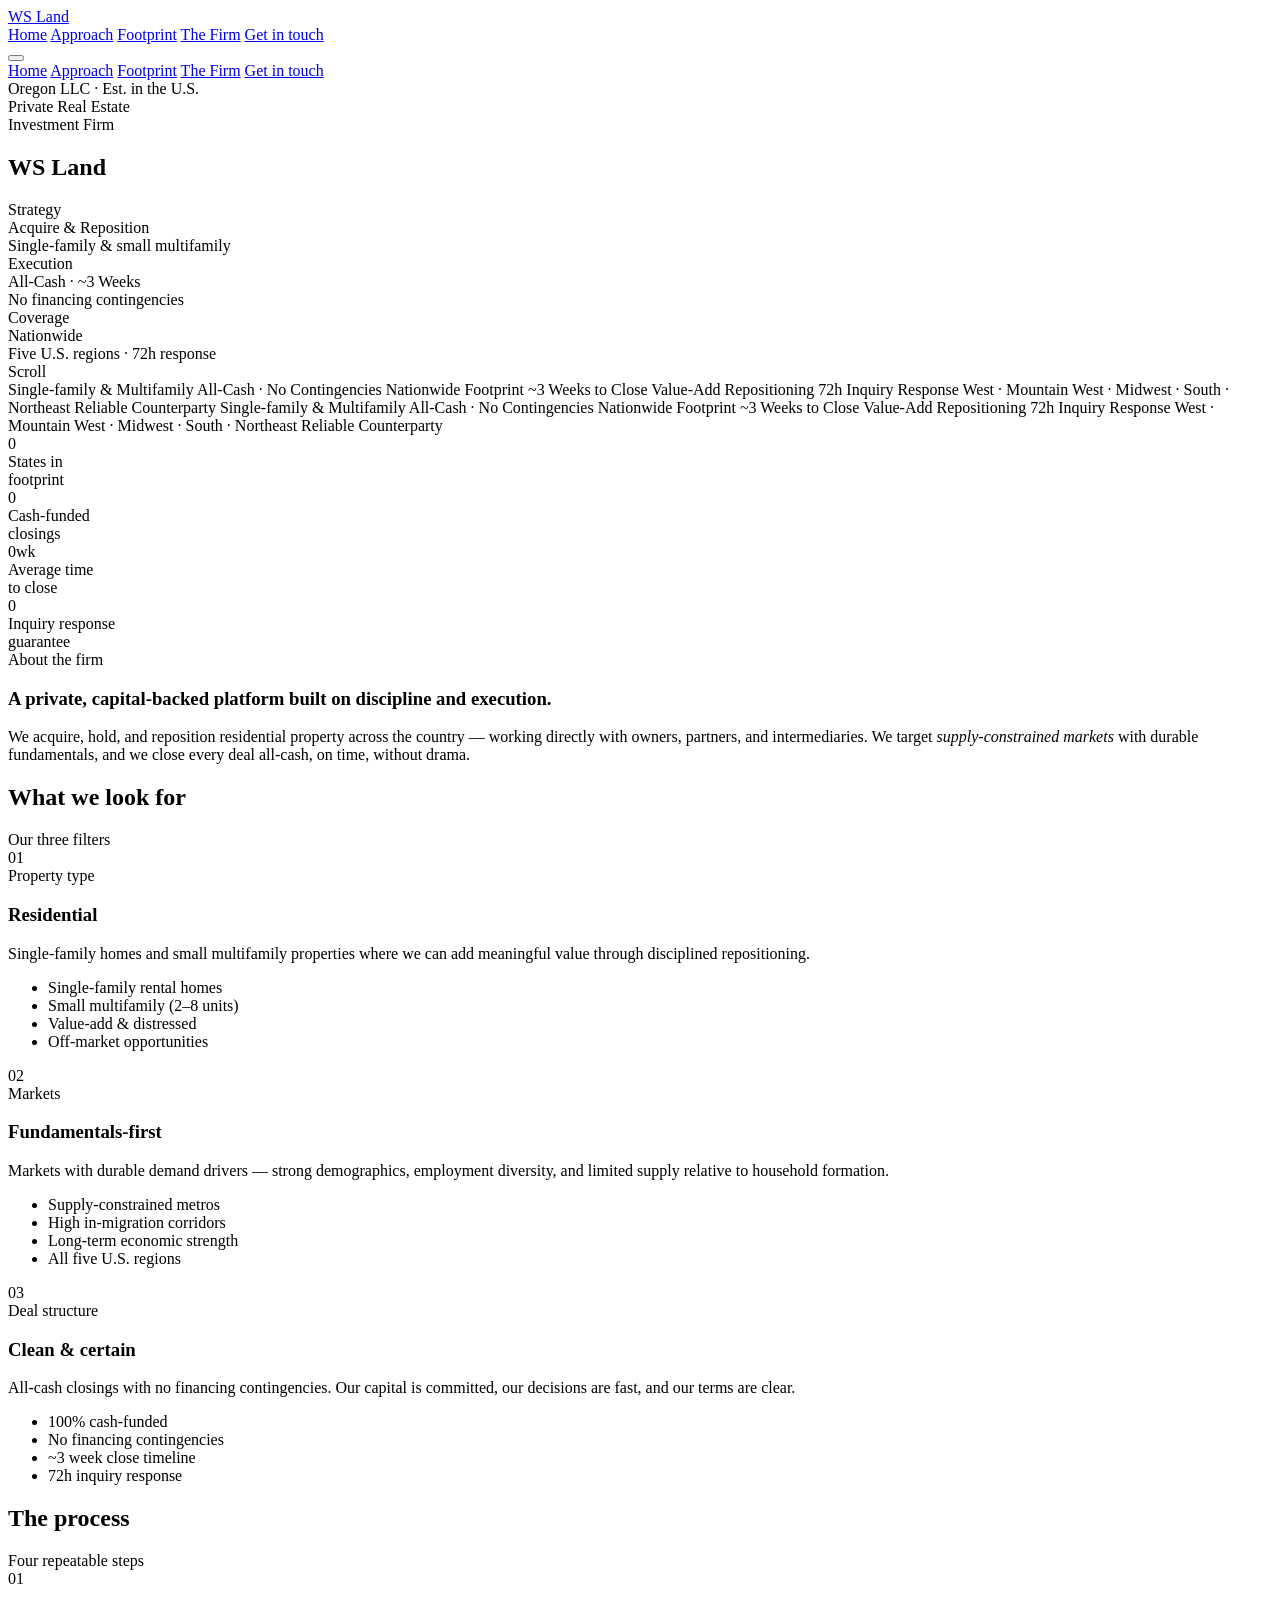
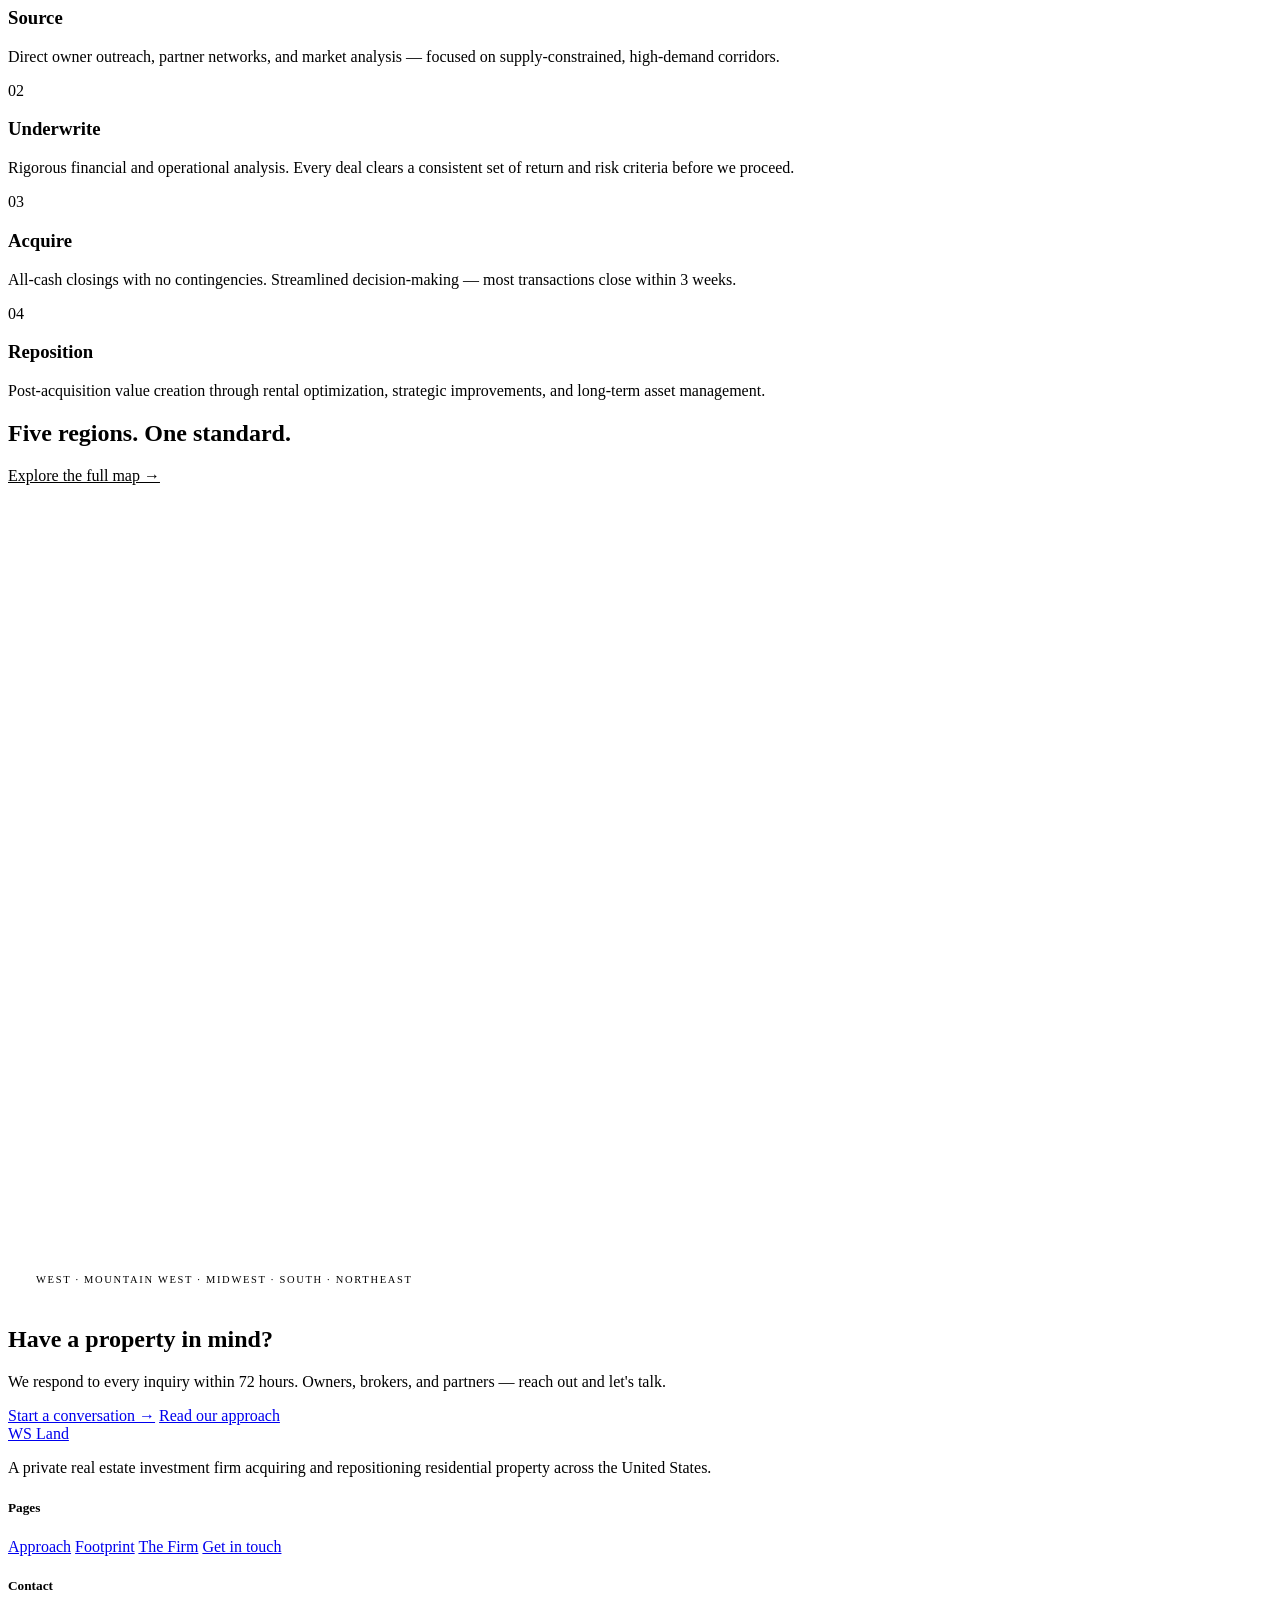
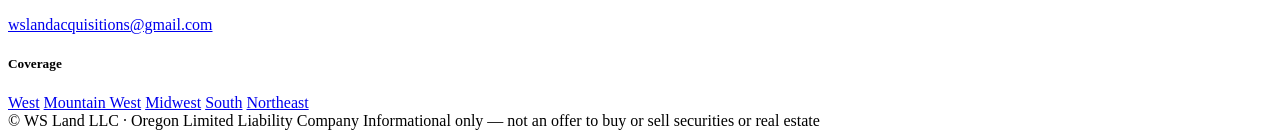
==== commit 9fb55fdd: "Add files via upload" ====
--- a/index.html
+++ b/index.html
@@ -1,82 +1,277 @@
-<!DOCTYPE html><html lang="en"><head>
-<meta charset="UTF-8"><meta name="viewport" content="width=device-width, initial-scale=1.0">
-<title>WS Land — Real Estate Investment</title>
-<meta name="description" content="WS Land LLC is a private real estate investment firm operating across the United States.">
-<link rel="preconnect" href="https://fonts.googleapis.com"><link rel="preconnect" href="https://fonts.gstatic.com" crossorigin>
-<link href="https://fonts.googleapis.com/css2?family=Archivo:wght@400;500;600;700&family=Fraunces:opsz,wght@9..144,400;9..144,500;9..144,600;9..144,700&family=Newsreader:ital,opsz,wght@0,6..72,400;0,6..72,500;0,6..72,600;0,6..72,700&display=swap" rel="stylesheet">
-<link rel="stylesheet" href="assets/style.css">
-</head><body>
-<header class="nav"><div class="wrap nav-inner">
-<a href="index.html" class="brand"><span class="mk"></span>WS Land</a>
-<nav class="nav-links">
-<a href="index.html" class="active">Home</a>
-<a href="approach.html">Approach</a>
-<a href="footprint.html">Footprint</a>
-<a href="firm.html">The Firm</a>
-<a href="contact.html" class="nav-cta">Get in touch</a>
-</nav>
-<button class="burger" id="burger" aria-label="Menu"><span></span><span></span><span></span></button>
-</div></header>
+<!DOCTYPE html>
+<html lang="en">
+<head>
+<meta charset="UTF-8">
+<meta name="viewport" content="width=device-width, initial-scale=1.0">
+<title>WS Land — Private Real Estate Investment</title>
+<meta name="description" content="WS Land LLC is a private real estate investment firm acquiring and repositioning residential property across the United States. All-cash closings in ~3 weeks.">
+<link rel="preconnect" href="https://fonts.googleapis.com">
+<link rel="preconnect" href="https://fonts.gstatic.com" crossorigin>
+<link href="https://fonts.googleapis.com/css2?family=Archivo:wght@400;500;600;700&family=Fraunces:opsz,wght@9..144,400;9..144,500;9..144,600;9..144,700&family=Newsreader:ital,opsz,wght@0,6..72,400;0,6..72,500;0,6..72,600;0,6..72,700;1,6..72,400;1,6..72,500&display=swap" rel="stylesheet">
+<link rel="stylesheet" href="assets/style-v2.css">
+</head>
+<body>
+
+<!-- NAV -->
+<header class="nav scrolled">
+  <div class="wrap nav-inner">
+    <a href="index.html" class="brand"><span class="mk"></span>WS Land</a>
+    <nav class="nav-links">
+      <a href="index.html" class="active">Home</a>
+      <a href="approach.html">Approach</a>
+      <a href="footprint.html">Footprint</a>
+      <a href="firm.html">The Firm</a>
+      <a href="contact.html" class="nav-cta">Get in touch</a>
+    </nav>
+    <button class="burger" id="burger" aria-label="Toggle menu"><span></span><span></span><span></span></button>
+  </div>
+</header>
 <div class="mobile-menu" id="mobileMenu">
-<a href="index.html">Home</a><a href="approach.html">Approach</a><a href="footprint.html">Footprint</a><a href="firm.html">The Firm</a><a href="contact.html">Get in touch</a>
+  <a href="index.html">Home</a>
+  <a href="approach.html">Approach</a>
+  <a href="footprint.html">Footprint</a>
+  <a href="firm.html">The Firm</a>
+  <a href="contact.html">Get in touch</a>
 </div>
 
-<section class="masthead wrap">
-  <div class="mast-meta"><span class="accent">Private Real Estate Investment</span><span>Nationwide Coverage</span></div>
-  <h1>WS Land</h1>
-  <div class="rule-double"></div>
-  <p class="mast-sub">A national investment firm acquiring and repositioning residential property across the United States.</p>
-</section>
-
-<section class="lede wrap"><div class="lede-grid">
-  <p class="dropcap">WS Land is a private real estate investment firm. We acquire, hold, and reposition residential property across the country — working directly with owners, partners, and intermediaries. We target single-family rental homes and small multifamily properties, seeking value-add repositioning opportunities in strong, long-term demographic and economic corridors.</p>
-  <div class="lede-aside">
-    <div class="row"><b>Nationwide</b>Active across five U.S. regions</div>
-    <div class="row"><b>All-cash</b>No financing contingencies</div>
-    <div class="row"><b>~3 weeks</b>Typical time to close</div>
-  </div>
-</div></section>
-
-<section class="wrap"><div class="bento">
-  <a href="approach.html" class="tile tile--lg">
-    <span class="t-num">01 — Approach</span>
-    <span class="t-title">A disciplined, repeatable investment process.</span>
-    <span class="t-desc">Source, underwrite, acquire, reposition — how we turn a fundamentals-first read into a clean transaction.</span>
-    <span class="t-go">Read the approach <span class="arw">→</span></span>
-  </a>
-  <a href="footprint.html" class="tile tile-map">
-    <svg id="mapTeaser" viewBox="0 0 880 520" preserveAspectRatio="xMidYMid meet" aria-hidden="true"></svg>
-    <span class="map-label"><span class="t-num">02 — Footprint</span><span class="t-title">Where we invest</span><span class="t-go">Explore the map <span class="arw">→</span></span></span>
-  </a>
-  <div class="tile tile--dark tile-stat tile--wide">
-    <div><div class="dv" data-count="50">0</div><div class="sl">States in footprint</div></div>
-    <div><div class="dv" data-count="100" data-suffix="%">0</div><div class="sl">Cash-funded closings</div></div>
-    <div><div class="dv" data-count="3">0</div><div class="sl">Weeks to close (avg)</div></div>
-    <div><div class="dv" data-count="72" data-suffix="h">0</div><div class="sl">Inquiry response</div></div>
-  </div>
-  <a href="firm.html" class="tile tile--wide">
-    <span class="t-num">03 — The Firm</span>
-    <span class="t-title">Built to be a reliable counterparty.</span>
-    <span class="t-desc">Who we are, how we transact, and the standards we hold on every deal.</span>
-    <span class="t-go">About the firm <span class="arw">→</span></span>
-  </a>
-  <a href="contact.html" class="tile tile--accent tile--wide">
-    <span class="t-num">04 — Contact</span>
-    <span class="t-title">Get in touch.</span>
-    <span class="t-desc">Owners, partners, and intermediaries — start a conversation.</span>
-    <span class="t-go">Send a message <span class="arw">→</span></span>
-  </a>
-</div></section>
-
-<footer><div class="wrap">
-<div class="foot-top">
-<div class="foot-brand"><a href="index.html" class="brand"><span class="mk"></span>WS Land</a><p>A private real estate investment firm operating across the United States.</p></div>
-<div class="foot-cols">
-<div class="foot-col"><h5>Pages</h5><a href="approach.html">Approach</a><a href="footprint.html">Footprint</a><a href="firm.html">The Firm</a><a href="contact.html">Get in touch</a></div>
-<div class="foot-col"><h5>Contact</h5><a href="mailto:wslandacquisitions@gmail.com">wslandacquisitions@gmail.com</a></div>
-<div class="foot-col"><h5>Coverage</h5><a href="footprint.html">West</a><a href="footprint.html">Mountain West</a><a href="footprint.html">Midwest</a><a href="footprint.html">South</a><a href="footprint.html">Northeast</a></div>
-</div></div>
-<div class="foot-bottom"><span>© <span id="yr"></span> WS Land LLC · Oregon Limited Liability Company</span><span>Informational only — not an offer to buy or sell securities or real estate</span></div>
+<!-- HERO -->
+<section class="hero">
+  <div class="hero-eyebrow wrap">
+    <span class="hero-eyebrow-left">Oregon LLC · Est. in the U.S.</span>
+    <div class="hero-eyebrow-right">
+      Private Real Estate<br>
+      Investment Firm
+    </div>
+  </div>
+
+  <div class="hero-title-wrap">
+    <h1 class="hero-title">
+      <span class="line"><span>WS</span></span>
+      <span class="line line-2"><span>Land</span></span>
+    </h1>
+  </div>
+
+  <div class="hero-rule wrap"></div>
+
+  <div class="hero-bottom">
+    <div class="hero-bottom-cell">
+      <div class="hbc-label">Strategy</div>
+      <div class="hbc-val">Acquire &amp; Reposition</div>
+      <div class="hbc-desc">Single-family &amp; small multifamily</div>
+    </div>
+    <div class="hero-bottom-cell">
+      <div class="hbc-label">Execution</div>
+      <div class="hbc-val">All-Cash · ~3 Weeks</div>
+      <div class="hbc-desc">No financing contingencies</div>
+    </div>
+    <div class="hero-bottom-cell">
+      <div class="hbc-label">Coverage</div>
+      <div class="hbc-val">Nationwide</div>
+      <div class="hbc-desc">Five U.S. regions · 72h response</div>
+    </div>
+  </div>
+
+  <div class="scroll-hint" aria-hidden="true">Scroll</div>
+</section>
+
+<!-- TICKER -->
+<div class="ticker" aria-hidden="true">
+  <div class="ticker-track">
+    <span class="ticker-item"><span class="dot"></span>Single-family &amp; Multifamily</span>
+    <span class="ticker-item"><span class="dot"></span>All-Cash · No Contingencies</span>
+    <span class="ticker-item"><span class="dot"></span>Nationwide Footprint</span>
+    <span class="ticker-item"><span class="dot"></span>~3 Weeks to Close</span>
+    <span class="ticker-item"><span class="dot"></span>Value-Add Repositioning</span>
+    <span class="ticker-item"><span class="dot"></span>72h Inquiry Response</span>
+    <span class="ticker-item"><span class="dot"></span>West · Mountain West · Midwest · South · Northeast</span>
+    <span class="ticker-item"><span class="dot"></span>Reliable Counterparty</span>
+    <span class="ticker-item"><span class="dot"></span>Single-family &amp; Multifamily</span>
+    <span class="ticker-item"><span class="dot"></span>All-Cash · No Contingencies</span>
+    <span class="ticker-item"><span class="dot"></span>Nationwide Footprint</span>
+    <span class="ticker-item"><span class="dot"></span>~3 Weeks to Close</span>
+    <span class="ticker-item"><span class="dot"></span>Value-Add Repositioning</span>
+    <span class="ticker-item"><span class="dot"></span>72h Inquiry Response</span>
+    <span class="ticker-item"><span class="dot"></span>West · Mountain West · Midwest · South · Northeast</span>
+    <span class="ticker-item"><span class="dot"></span>Reliable Counterparty</span>
+  </div>
+</div>
+
+<!-- STATS -->
+<section class="stats-bar">
+  <div class="stats-inner wrap">
+    <div class="stat-cell reveal">
+      <div class="stat-n"><span class="dv" data-count="50">0</span></div>
+      <div class="stat-label">States in<br>footprint</div>
+    </div>
+    <div class="stat-cell reveal reveal-delay-1">
+      <div class="stat-n"><span class="dv" data-count="100" data-suffix="%">0</span></div>
+      <div class="stat-label">Cash-funded<br>closings</div>
+    </div>
+    <div class="stat-cell reveal reveal-delay-2">
+      <div class="stat-n"><span class="dv" data-count="3">0</span><span class="stat-sfx">wk</span></div>
+      <div class="stat-label">Average time<br>to close</div>
+    </div>
+    <div class="stat-cell reveal reveal-delay-3">
+      <div class="stat-n"><span class="dv" data-count="72" data-suffix="h">0</span></div>
+      <div class="stat-label">Inquiry response<br>guarantee</div>
+    </div>
+  </div>
+</section>
+
+<!-- MANIFESTO -->
+<section class="manifesto">
+  <div class="manifesto-inner">
+    <div class="manifesto-side reveal">
+      <div class="manifesto-tag">About the firm</div>
+      <h3>A private, capital-backed platform built on discipline and execution.</h3>
+    </div>
+    <p class="manifesto-text reveal reveal-delay-1">
+      We acquire, hold, and reposition residential property across the country — working directly with owners, partners, and intermediaries. We target <em>supply-constrained markets</em> with durable fundamentals, and we close every deal all-cash, on time, without drama.
+    </p>
+  </div>
+</section>
+
+<div class="divider"></div>
+
+<!-- INVESTMENT CRITERIA -->
+<section class="criteria-section">
+  <div class="section-head reveal">
+    <h2>What we look for</h2>
+    <span class="sh-note">Our three filters</span>
+  </div>
+  <div class="criteria-grid">
+    <div class="crit-card reveal">
+      <div class="crit-n">01</div>
+      <div class="crit-tag">Property type</div>
+      <h3>Residential</h3>
+      <p>Single-family homes and small multifamily properties where we can add meaningful value through disciplined repositioning.</p>
+      <ul class="crit-list">
+        <li>Single-family rental homes</li>
+        <li>Small multifamily (2–8 units)</li>
+        <li>Value-add &amp; distressed</li>
+        <li>Off-market opportunities</li>
+      </ul>
+    </div>
+    <div class="crit-card reveal reveal-delay-1">
+      <div class="crit-n">02</div>
+      <div class="crit-tag">Markets</div>
+      <h3>Fundamentals-first</h3>
+      <p>Markets with durable demand drivers — strong demographics, employment diversity, and limited supply relative to household formation.</p>
+      <ul class="crit-list">
+        <li>Supply-constrained metros</li>
+        <li>High in-migration corridors</li>
+        <li>Long-term economic strength</li>
+        <li>All five U.S. regions</li>
+      </ul>
+    </div>
+    <div class="crit-card reveal reveal-delay-2">
+      <div class="crit-n">03</div>
+      <div class="crit-tag">Deal structure</div>
+      <h3>Clean &amp; certain</h3>
+      <p>All-cash closings with no financing contingencies. Our capital is committed, our decisions are fast, and our terms are clear.</p>
+      <ul class="crit-list">
+        <li>100% cash-funded</li>
+        <li>No financing contingencies</li>
+        <li>~3 week close timeline</li>
+        <li>72h inquiry response</li>
+      </ul>
+    </div>
+  </div>
+</section>
+
+<div class="divider"></div>
+
+<!-- PROCESS -->
+<section class="process-section">
+  <div class="process-inner">
+    <div class="section-head reveal">
+      <h2>The process</h2>
+      <span class="sh-note">Four repeatable steps</span>
+    </div>
+    <div class="process-steps">
+      <div class="step reveal">
+        <div class="step-n">01</div>
+        <h3>Source</h3>
+        <p>Direct owner outreach, partner networks, and market analysis — focused on supply-constrained, high-demand corridors.</p>
+      </div>
+      <div class="step reveal reveal-delay-1">
+        <div class="step-n">02</div>
+        <h3>Underwrite</h3>
+        <p>Rigorous financial and operational analysis. Every deal clears a consistent set of return and risk criteria before we proceed.</p>
+      </div>
+      <div class="step reveal reveal-delay-2">
+        <div class="step-n">03</div>
+        <h3>Acquire</h3>
+        <p>All-cash closings with no contingencies. Streamlined decision-making — most transactions close within 3 weeks.</p>
+      </div>
+      <div class="step reveal reveal-delay-3">
+        <div class="step-n">04</div>
+        <h3>Reposition</h3>
+        <p>Post-acquisition value creation through rental optimization, strategic improvements, and long-term asset management.</p>
+      </div>
+    </div>
+  </div>
+</section>
+
+<!-- MAP TEASER -->
+<section class="map-section">
+  <div class="section-head reveal" style="margin-bottom:48px">
+    <h2>Five regions. One standard.</h2>
+    <a href="footprint.html" class="sh-note" style="color:var(--accent);cursor:pointer">Explore the full map →</a>
+  </div>
+  <div style="border:1px solid var(--line);background:var(--bg-2);padding:28px;position:relative">
+    <svg id="mapTeaser" viewBox="0 0 880 520" preserveAspectRatio="xMidYMid meet" aria-label="US map showing investment locations" style="width:100%;height:auto"></svg>
+    <div style="position:absolute;bottom:22px;left:28px;font-family:var(--grot);font-size:10.5px;letter-spacing:.16em;text-transform:uppercase;color:var(--ink-3)">
+      West · Mountain West · Midwest · South · Northeast
+    </div>
+  </div>
+</section>
+
+<!-- CTA -->
+<section class="cta-section">
+  <h2 class="reveal">Have a property in mind?</h2>
+  <p class="reveal reveal-delay-1">We respond to every inquiry within 72 hours. Owners, brokers, and partners — reach out and let's talk.</p>
+  <div class="cta-btns reveal reveal-delay-2">
+    <a href="contact.html" class="btn-primary">Start a conversation →</a>
+    <a href="approach.html" class="btn-outline">Read our approach</a>
+  </div>
+</section>
+
+<!-- FOOTER -->
+<footer>
+  <div class="foot-top">
+    <div class="foot-brand">
+      <a href="index.html" class="brand"><span class="mk"></span>WS Land</a>
+      <p>A private real estate investment firm acquiring and repositioning residential property across the United States.</p>
+    </div>
+    <div class="foot-cols">
+      <div class="foot-col">
+        <h5>Pages</h5>
+        <a href="approach.html">Approach</a>
+        <a href="footprint.html">Footprint</a>
+        <a href="firm.html">The Firm</a>
+        <a href="contact.html">Get in touch</a>
+      </div>
+      <div class="foot-col">
+        <h5>Contact</h5>
+        <a href="mailto:wslandacquisitions@gmail.com">wslandacquisitions@gmail.com</a>
+      </div>
+      <div class="foot-col">
+        <h5>Coverage</h5>
+        <a href="footprint.html">West</a>
+        <a href="footprint.html">Mountain West</a>
+        <a href="footprint.html">Midwest</a>
+        <a href="footprint.html">South</a>
+        <a href="footprint.html">Northeast</a>
+      </div>
+    </div>
+  </div>
+  <div class="foot-bottom">
+    <span>© <span id="yr"></span> WS Land LLC · Oregon Limited Liability Company</span>
+    <span>Informational only — not an offer to buy or sell securities or real estate</span>
+  </div>
 </footer>
-<script src="assets/app.js"></script>
-</body></html>+
+<script src="assets/app-v2.js"></script>
+</body>
+</html>
